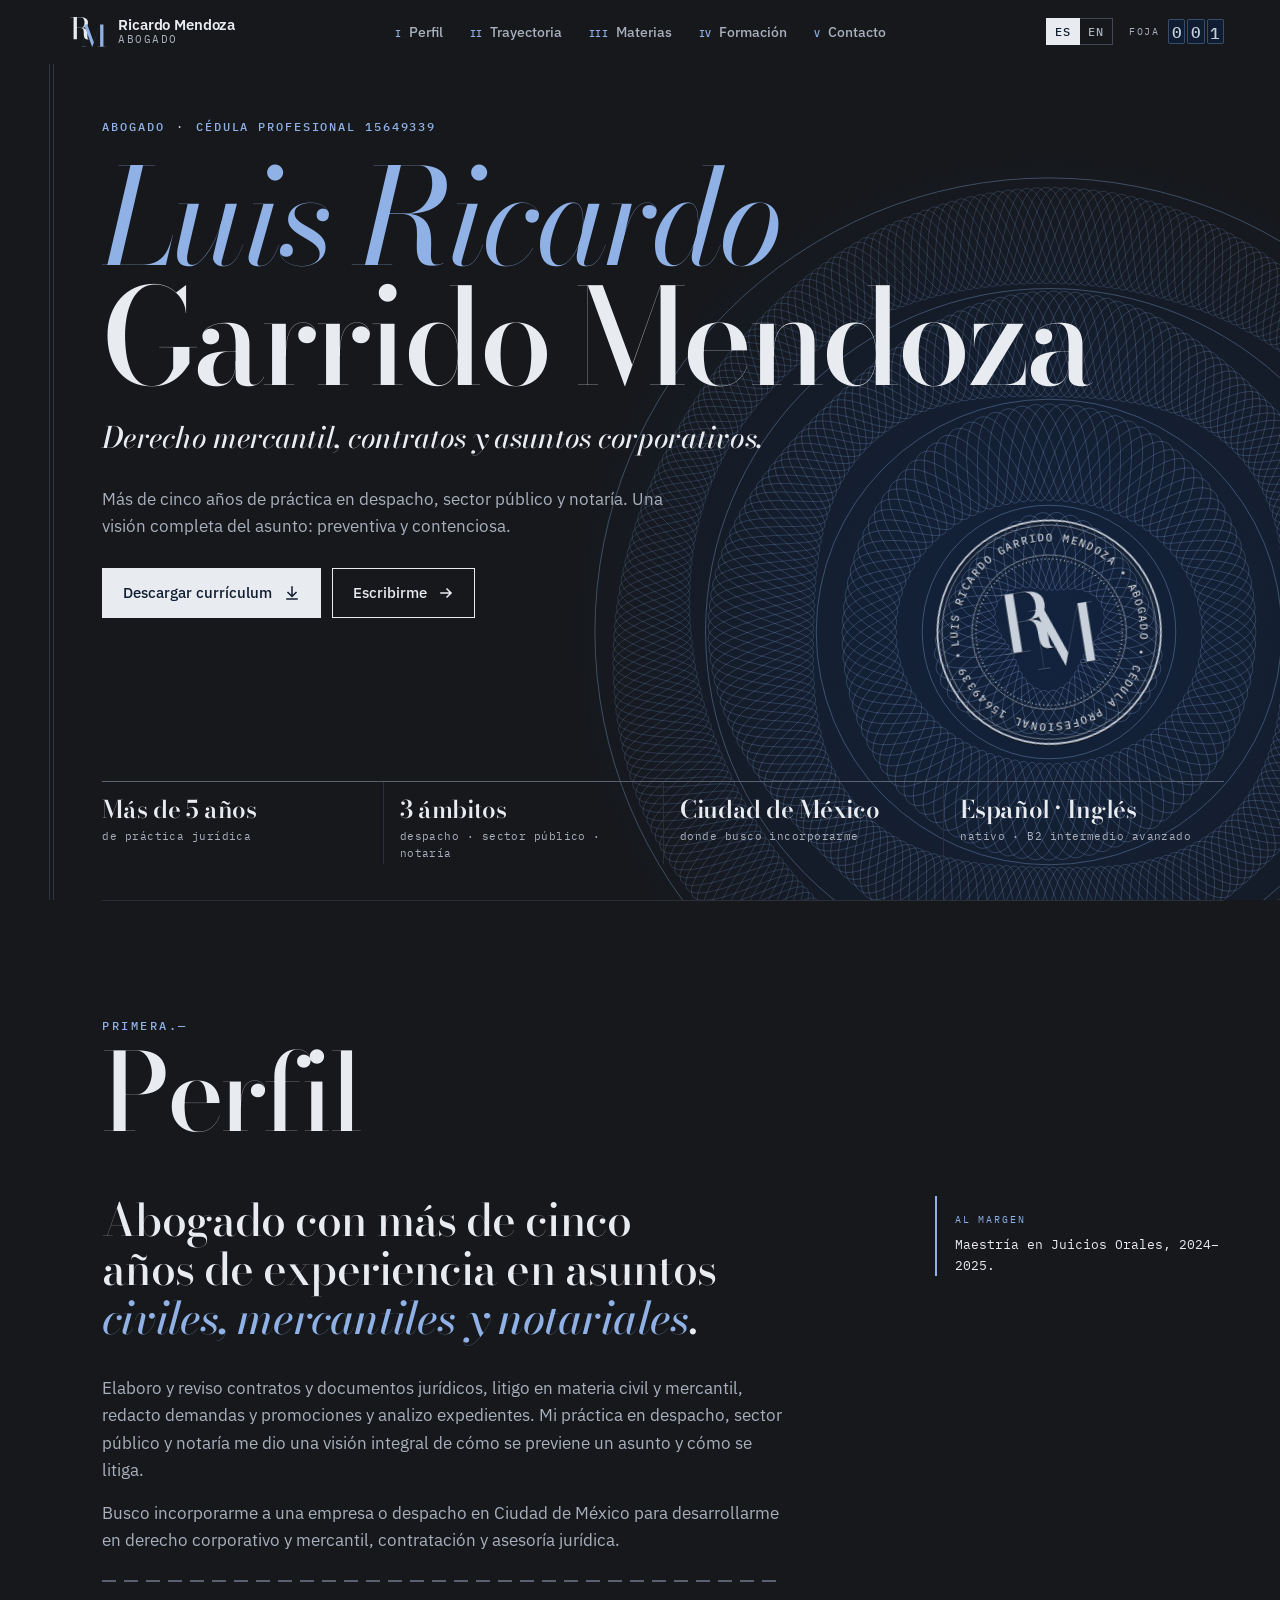
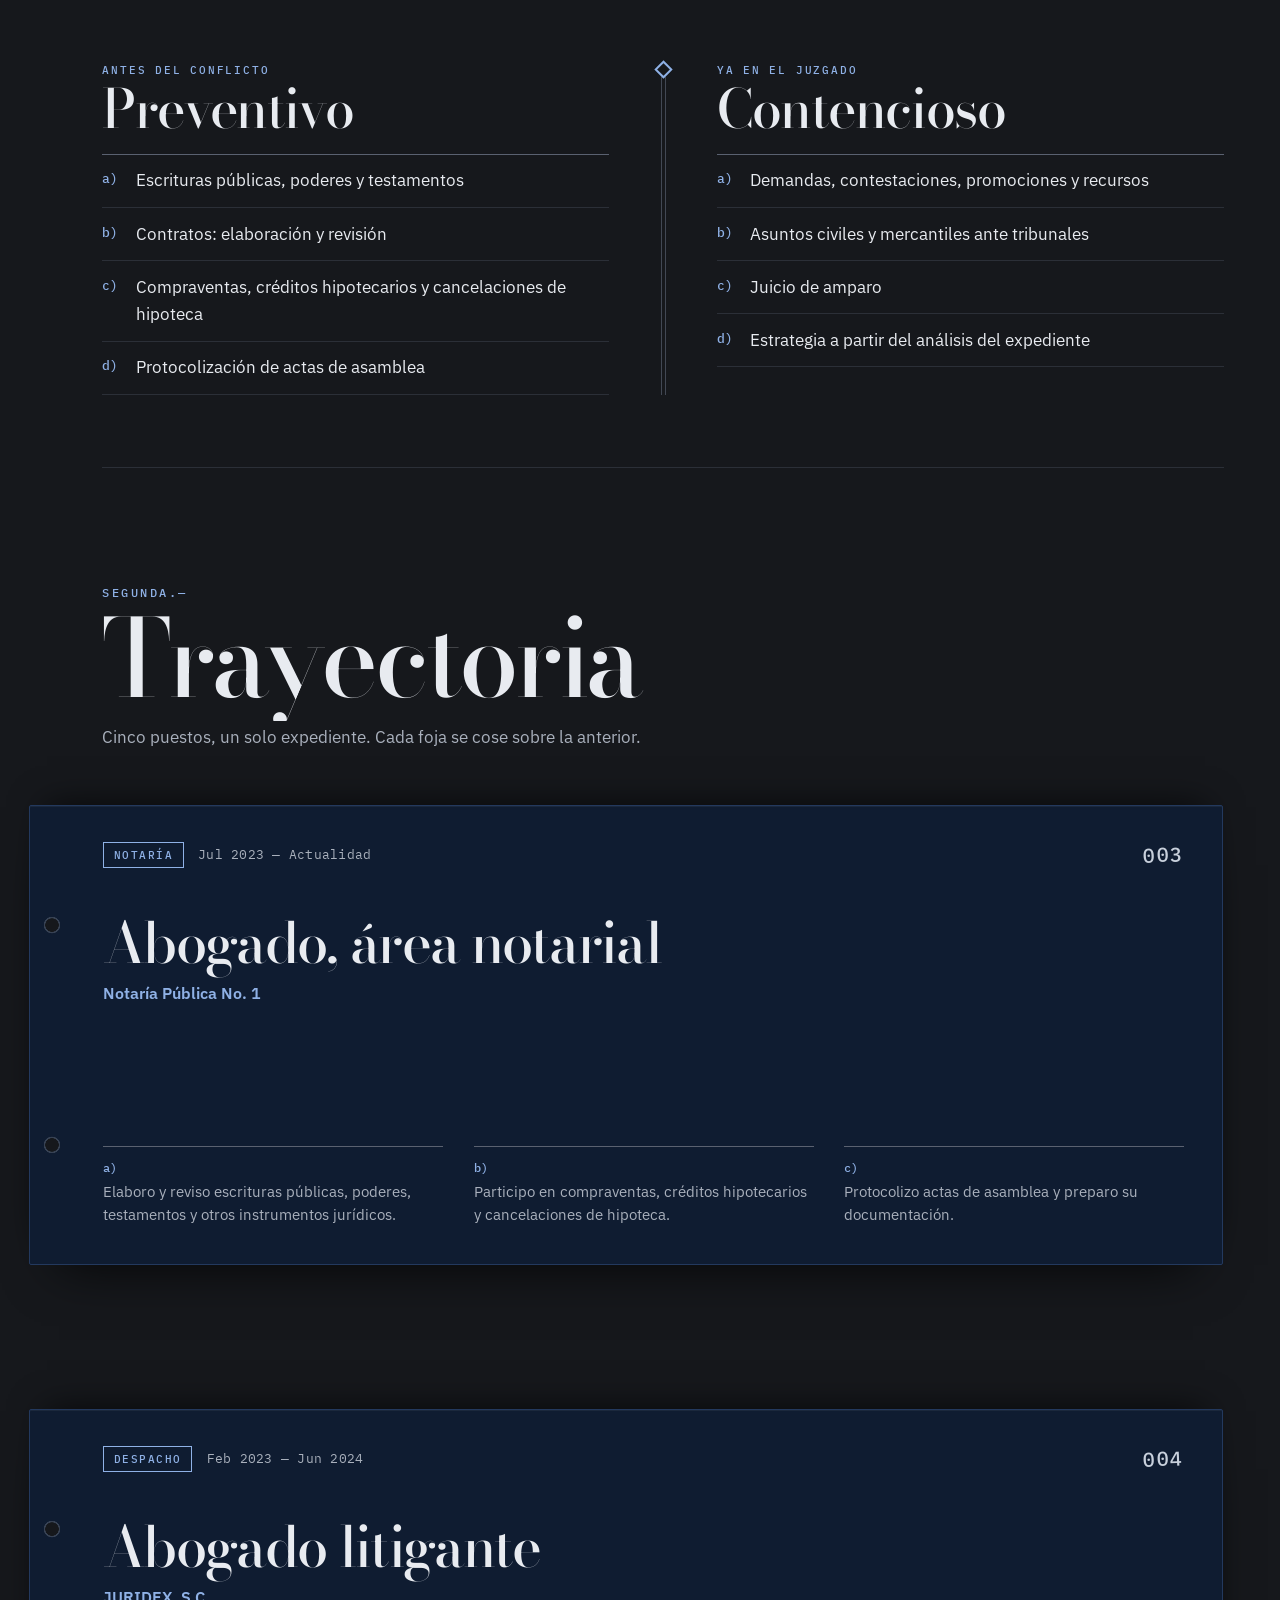
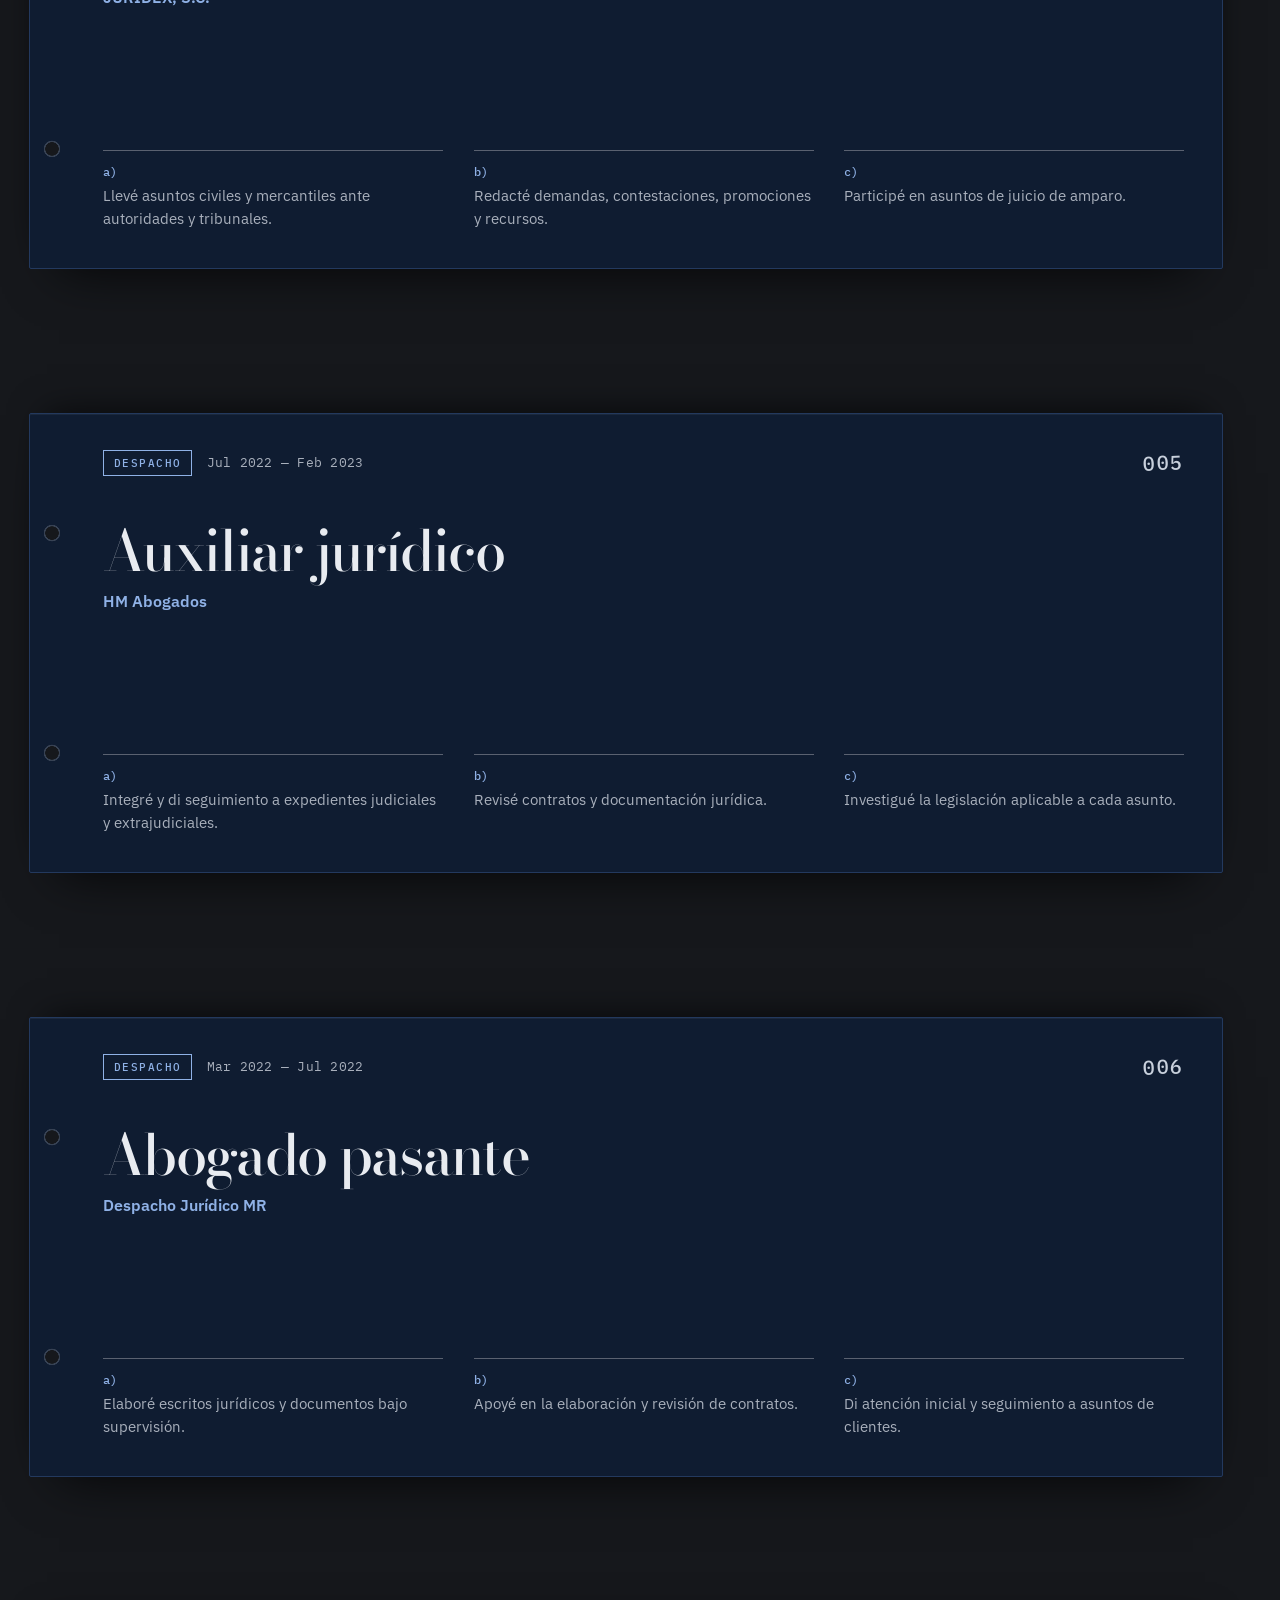
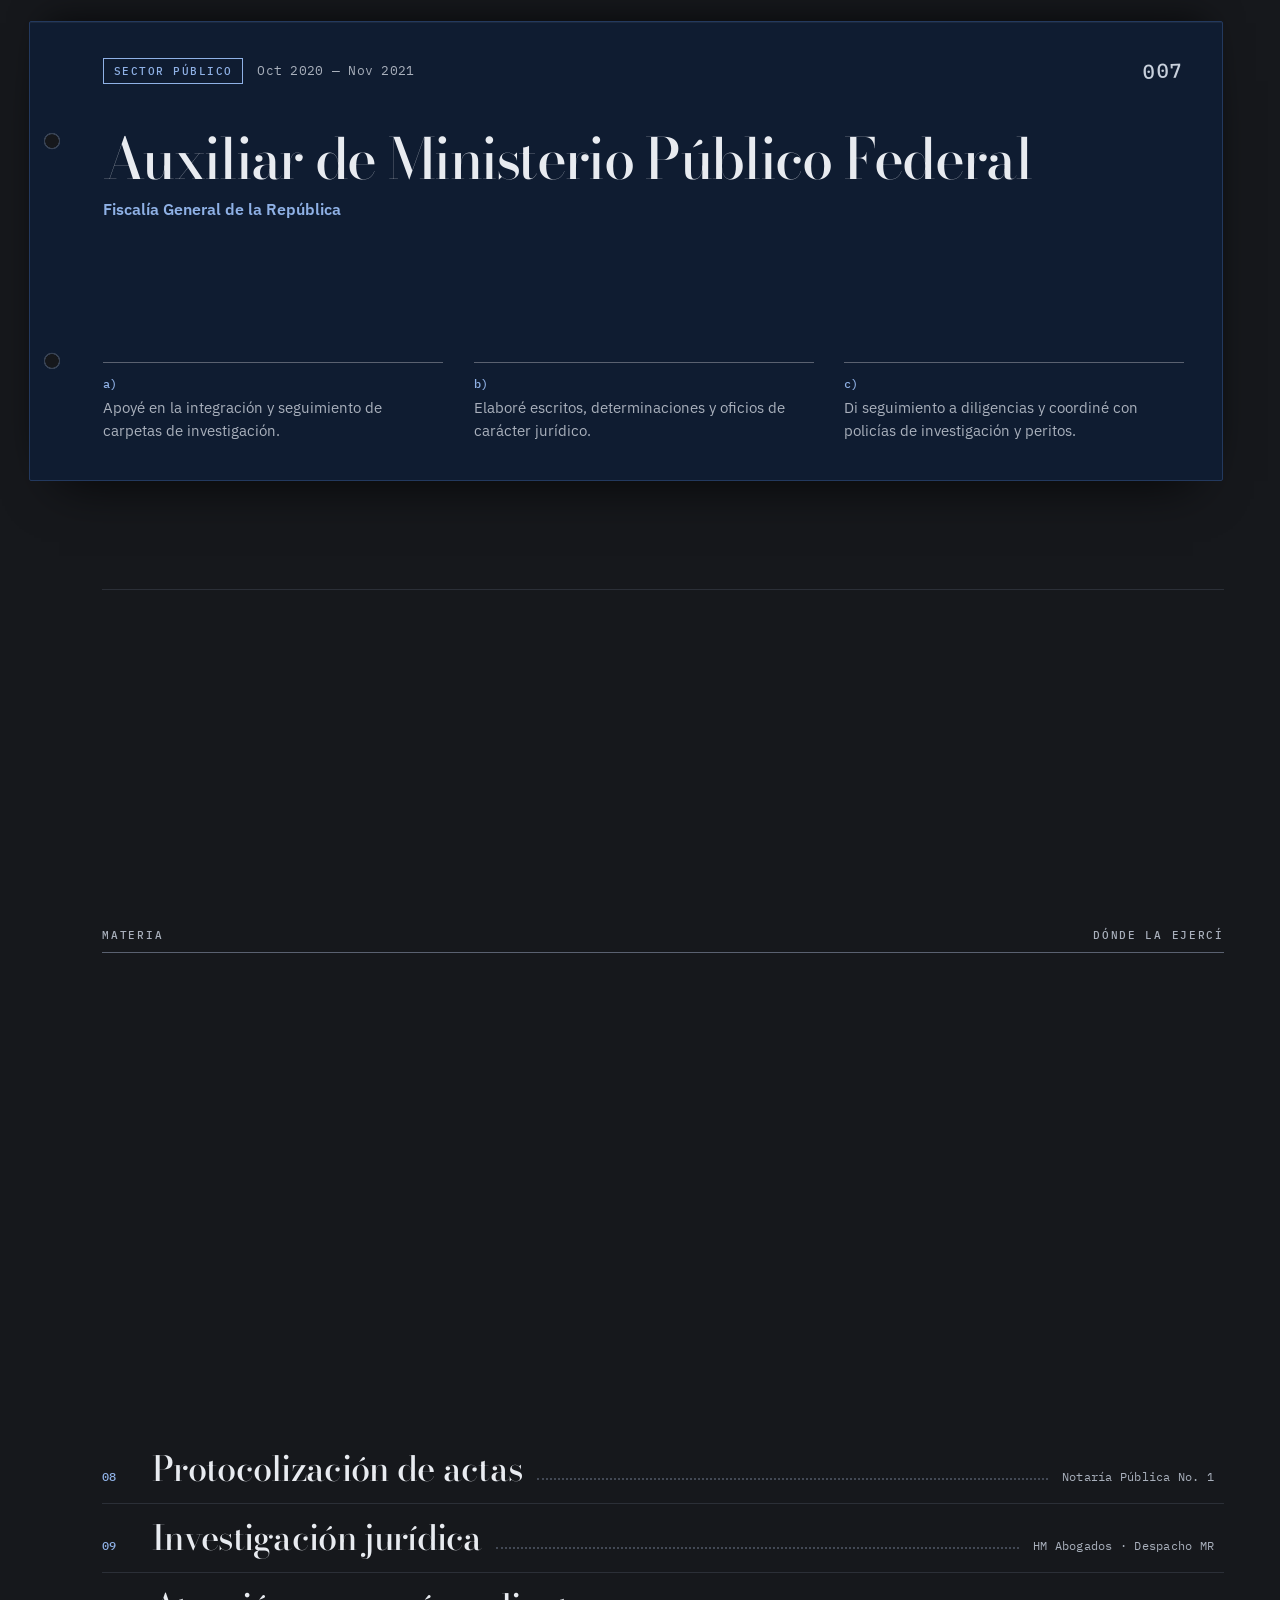
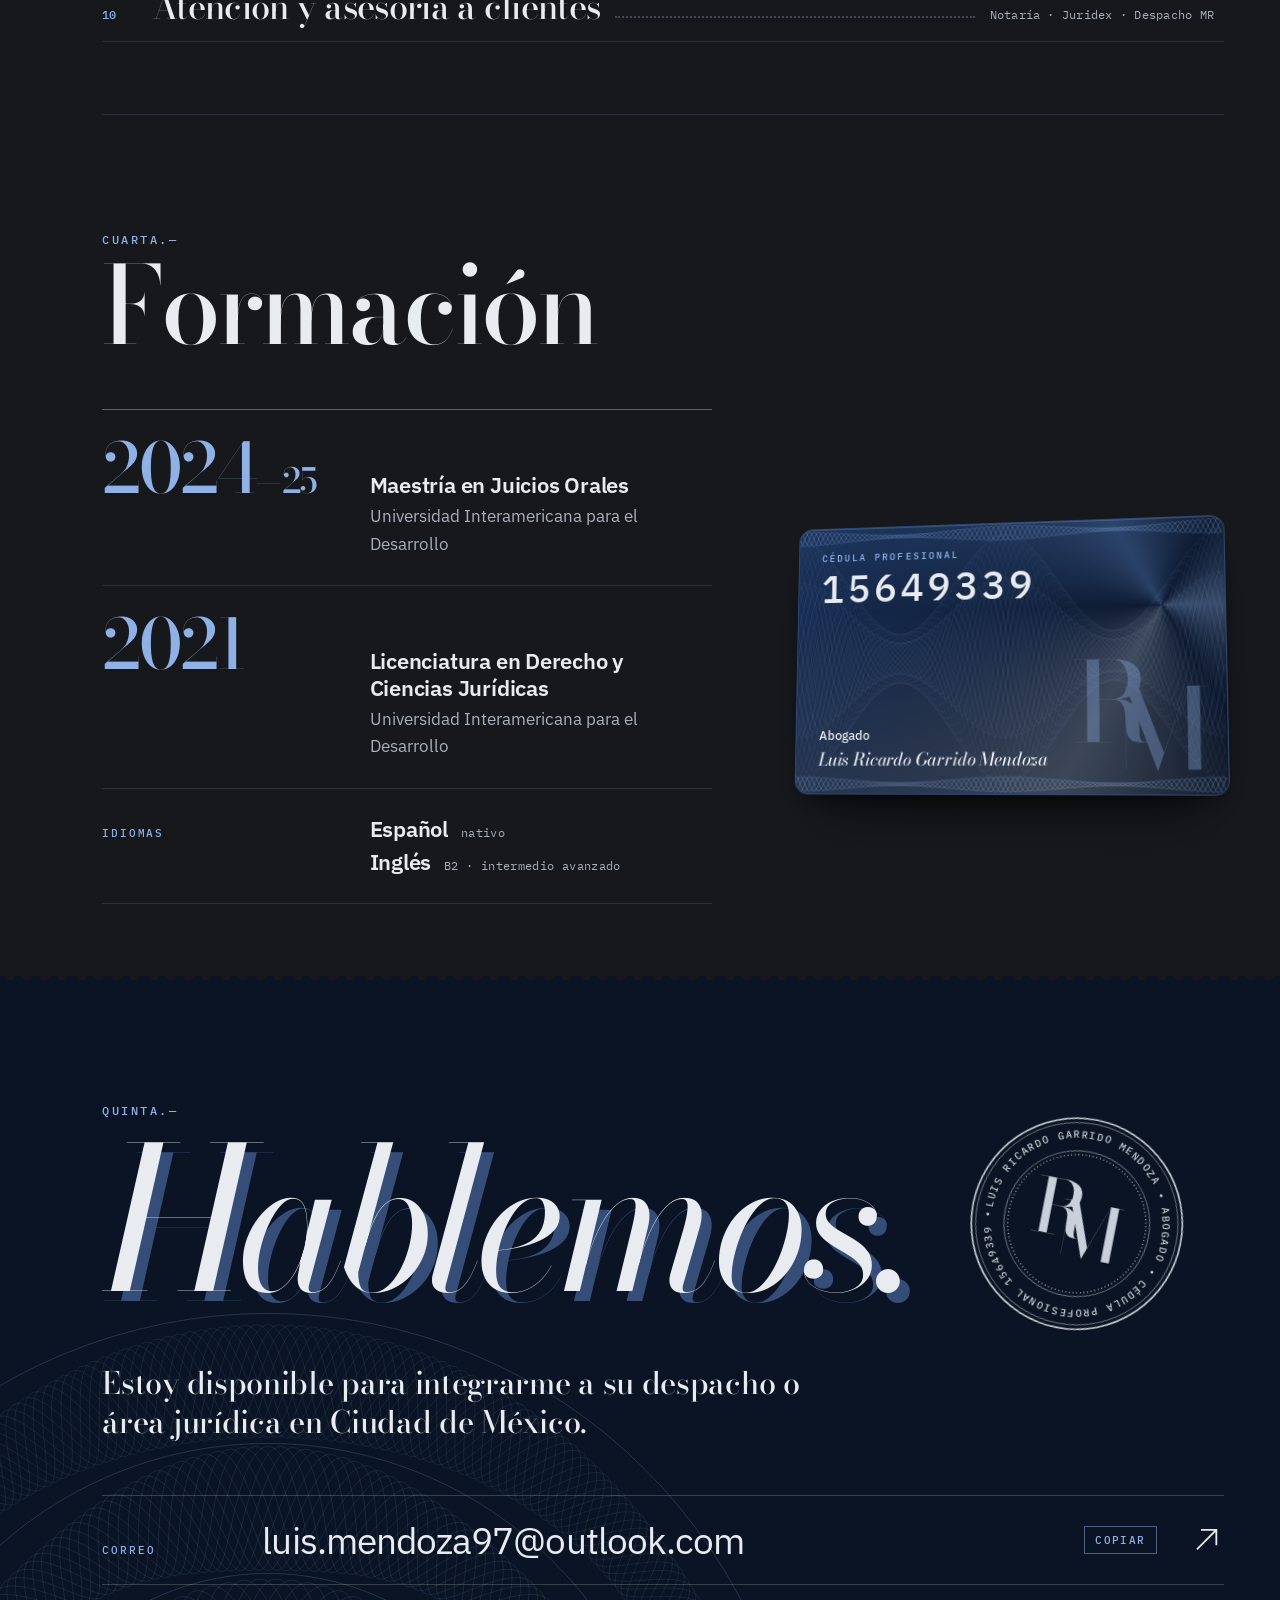
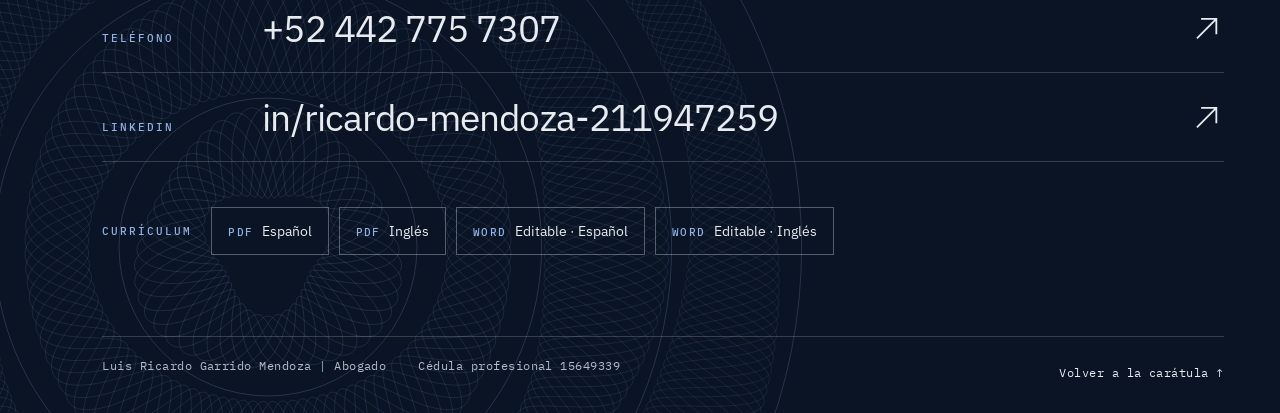
==== index.html @ b33d85a8 "Publicar el sitio Co-Authored-By: Claude Fable 5.2 <noreply@anthropic.com> Claude-Session: https://c" ====
<!doctype html>
<html lang="es">
<head>
<meta charset="utf-8">
<meta name="viewport" content="width=device-width, initial-scale=1">
<title>Luis Ricardo Garrido Mendoza · Abogado</title>
<meta name="description" content="Abogado con más de cinco años de práctica en despacho, sector público y notaría. Derecho mercantil, contratos y asuntos corporativos. Cédula profesional 15649339.">
<!-- Se queda fuera de buscadores hasta que Ricardo lo autorice: lleva su teléfono y su correo. -->
<meta name="robots" content="noindex">
<meta name="theme-color" content="#16181C">
<meta property="og:type" content="profile">
<meta property="og:title" content="Luis Ricardo Garrido Mendoza · Abogado">
<meta property="og:description" content="Derecho mercantil, contratos y asuntos corporativos. Más de cinco años de práctica en despacho, sector público y notaría.">
<meta property="og:image" content="https://bigtigermx.github.io/Ricardo/tarjeta-social.jpg">
<meta name="twitter:card" content="summary_large_image">
<link rel="icon" href="favicon.svg" type="image/svg+xml">
<link rel="preload" href="fuentes/bodoni-moda.woff2" as="font" type="font/woff2" crossorigin>
<link rel="preload" href="fuentes/plex-sans.woff2" as="font" type="font/woff2" crossorigin>
<link rel="stylesheet" href="estilo.css">
<script>document.documentElement.classList.add('js')</script>
</head>
<body>

<!-- Piezas del sello, definidas una vez y usadas en la carátula, el menú y el cierre -->
<svg class="defs" width="0" height="0" aria-hidden="true" focusable="false">
  <defs>
    <path id="circ" d="M200,200 m-158,0 a158,158 0 1,1 316,0 a158,158 0 1,1 -316,0"/>
    <symbol id="s-mono" viewBox="-60 -330 2570 2180">
      <path d="M396.0 768V772H693.2Q789.3 772 855.6 814.8Q921.8 857.6 956.1 937.9Q990.4 1018.1 990.4 1130Q990.4 1241.8 956.1 1324.0Q921.8 1406.2 855.3 1451.1Q788.9 1496 693.2 1496H36.0V1500H707.3Q862.5 1500 978.8 1461.5Q1095.1 1423 1159.6 1341.5Q1224.0 1260 1224.0 1130Q1224.0 1000 1163.6 920.3Q1103.1 840.7 987.7 804.3Q872.4 768 707.2 768ZM36.0 0V4H688.4V0ZM249.6 2V1498H474.0V2ZM1197.2 -11.4Q1106.0 -11.4 1054.8 21.4Q1003.6 54.1 980.0 109.8Q956.5 165.6 950.3 234.9Q944.1 304.2 943.1 378.2Q942.2 452.2 935.6 521.5Q929.1 590.8 905.6 646.6Q882.2 702.4 830.1 735.2Q778.0 768 686.0 768H396.0V772H759.6Q904.8 772 990.1 730.1Q1075.3 688.1 1117.1 619.6Q1158.9 551.1 1172.4 468.7Q1185.9 386.3 1186.3 303.9Q1186.6 221.4 1188.6 152.9Q1190.6 84.4 1209.7 42.5Q1228.8 0.6 1281.8 0.6Q1313.8 0.6 1342.4 7.8Q1371.0 15.1 1392.0 25.1L1394.0 23.1Q1370.0 10.1 1320.0 -0.6Q1269.9 -11.4 1197.2 -11.4Z" transform="translate(0 1250) scale(1 -1)" fill="var(--mono-r, currentColor)"/>
      <path d="M748.0 -20 192.0 1500H416.6L860.2 305.0L1284.0 1500H1288.0L751.7 -20ZM194.0 1500V4H349.2V0H45.2V4H190.0V1496H36.0V1500ZM1649.6 1500V1496H1509.6V4H1649.6V0H1125.2V4H1286.0V1500Z" transform="translate(760 1750) scale(1 -1)" fill="var(--mono-m, currentColor)"/>
    </symbol>
    <symbol id="s-anillo" viewBox="0 0 400 400">
      <circle cx="200" cy="200" r="194" fill="none" stroke="currentColor" stroke-width="3"/>
      <circle cx="200" cy="200" r="186" fill="none" stroke="currentColor" stroke-width="1"/>
      <circle cx="200" cy="200" r="134" fill="none" stroke="currentColor" stroke-width="1"/>
      <circle cx="200" cy="200" r="127" fill="none" stroke="currentColor" stroke-width="2.5" stroke-dasharray="1.5 5.2"/>
      <text font-family="'IBM Plex Mono', ui-monospace, monospace" font-size="19" font-weight="500" fill="currentColor">
        <textPath href="#circ" textLength="984" lengthAdjust="spacing">LUIS RICARDO GARRIDO MENDOZA • ABOGADO • CÉDULA PROFESIONAL 15649339 •</textPath>
      </text>
    </symbol>
  </defs>
</svg>

<a class="salto" href="#contenido" data-en="Skip to content">Saltar al contenido</a>

<!-- El margen del pliego: doble raya roja, hilo de la costura y su nudo -->
<div class="margen" aria-hidden="true">
  <span class="margen__raya"></span>
  <span class="margen__hilo"></span>
  <span class="margen__nudo"></span>
</div>

<header class="barra" id="barra">
  <a class="marca" href="#caratula" aria-label="Luis Ricardo Garrido Mendoza, inicio" data-en-aria-label="Luis Ricardo Garrido Mendoza, home">
    <svg class="marca__mono" viewBox="-60 -330 2570 2180" aria-hidden="true">
      <path class="tr tr--r" pathLength="1" d="M396.0 768V772H693.2Q789.3 772 855.6 814.8Q921.8 857.6 956.1 937.9Q990.4 1018.1 990.4 1130Q990.4 1241.8 956.1 1324.0Q921.8 1406.2 855.3 1451.1Q788.9 1496 693.2 1496H36.0V1500H707.3Q862.5 1500 978.8 1461.5Q1095.1 1423 1159.6 1341.5Q1224.0 1260 1224.0 1130Q1224.0 1000 1163.6 920.3Q1103.1 840.7 987.7 804.3Q872.4 768 707.2 768ZM36.0 0V4H688.4V0ZM249.6 2V1498H474.0V2ZM1197.2 -11.4Q1106.0 -11.4 1054.8 21.4Q1003.6 54.1 980.0 109.8Q956.5 165.6 950.3 234.9Q944.1 304.2 943.1 378.2Q942.2 452.2 935.6 521.5Q929.1 590.8 905.6 646.6Q882.2 702.4 830.1 735.2Q778.0 768 686.0 768H396.0V772H759.6Q904.8 772 990.1 730.1Q1075.3 688.1 1117.1 619.6Q1158.9 551.1 1172.4 468.7Q1185.9 386.3 1186.3 303.9Q1186.6 221.4 1188.6 152.9Q1190.6 84.4 1209.7 42.5Q1228.8 0.6 1281.8 0.6Q1313.8 0.6 1342.4 7.8Q1371.0 15.1 1392.0 25.1L1394.0 23.1Q1370.0 10.1 1320.0 -0.6Q1269.9 -11.4 1197.2 -11.4Z" transform="translate(0 1250) scale(1 -1)"/>
      <path class="tr tr--m" pathLength="1" d="M748.0 -20 192.0 1500H416.6L860.2 305.0L1284.0 1500H1288.0L751.7 -20ZM194.0 1500V4H349.2V0H45.2V4H190.0V1496H36.0V1500ZM1649.6 1500V1496H1509.6V4H1649.6V0H1125.2V4H1286.0V1500Z" transform="translate(760 1750) scale(1 -1)"/>
    </svg>
    <span class="marca__txt">Ricardo Mendoza<small data-en="Attorney">Abogado</small></span>
  </a>
  <nav class="indice" aria-label="Secciones" data-en-aria-label="Sections">
    <a href="#perfil"><i>I</i><span data-en="Profile">Perfil</span></a>
    <a href="#trayectoria"><i>II</i><span data-en="Experience">Trayectoria</span></a>
    <a href="#materias"><i>III</i><span data-en="Practice">Materias</span></a>
    <a href="#formacion"><i>IV</i><span data-en="Education">Formación</span></a>
    <a href="#contacto"><i>V</i><span data-en="Contact">Contacto</span></a>
  </nav>
  <div class="barra__fin">
    <button class="idioma" type="button" aria-label="Cambiar a inglés" data-en-aria-label="Switch to Spanish">
      <span class="idioma__op" data-l="es">ES</span><span class="idioma__op" data-l="en">EN</span>
    </button>
    <div class="foliador" aria-hidden="true"><span class="foliador__r" data-en="Folio">Foja</span><span class="foliador__n" id="foliador">001</span></div>
  </div>
</header>

<main id="contenido">

<!-- ═════════════ CARÁTULA ═════════════ -->
<section class="caratula" id="caratula" data-foja="1">
  <canvas class="roseta" id="roseta" aria-hidden="true"></canvas>

  <div class="caratula__texto">
    <p class="rotulo ent ent--1"><span data-en="Attorney">Abogado</span><b>·</b><span data-en="Professional licence 15649339">Cédula profesional 15649339</span></p>
    <h1 class="nombre" aria-label="Luis Ricardo Garrido Mendoza">
      <span class="ln"><span class="ln__i nombre__pila" style="--d:.05s">Luis Ricardo</span></span>
      <span class="ln"><span class="ln__i" style="--d:.16s">Garrido </span></span><span class="ln"><span class="ln__i" style="--d:.27s">Mendoza</span></span>
    </h1>
    <p class="materia ent ent--2" data-en="Commercial law, contracts &amp; corporate matters.">Derecho mercantil, contratos y asuntos corporativos.</p>
    <div class="caratula__pie">
      <p class="entrada ent ent--3" data-en="More than five years of practice across private firms, the public sector and a notary office. One view of the whole matter: preventive and contentious.">Más de cinco años de práctica en despacho, sector público y notaría. Una visión completa del asunto: preventiva y contenciosa.</p>
      <div class="acciones ent ent--4">
        <a class="boton boton--lleno" href="cv/cv-luis-ricardo-garrido-mendoza-es.pdf" data-en-href="cv/cv-luis-ricardo-garrido-mendoza-en.pdf" download><span data-en="Download résumé">Descargar currículum</span><svg viewBox="0 0 16 16" aria-hidden="true"><path d="M8 2v9M4 7.5 8 11.5 12 7.5M3 14h10"/></svg></a>
        <a class="boton" href="#contacto"><span data-en="Get in touch">Escribirme</span><svg viewBox="0 0 16 16" aria-hidden="true"><path d="M3 8h10M9 4l4 4-4 4"/></svg></a>
      </div>
    </div>
  </div>

  <div class="sello sello--caratula" aria-hidden="true">
    <svg class="sello__anillo" viewBox="0 0 400 400"><use href="#s-anillo"/></svg>
    <svg class="sello__mono" viewBox="0 0 400 400"><use href="#s-mono" x="112" y="118" width="176" height="150"/></svg>
    <span class="sello__onda"></span>
  </div>

  <ul class="datos ent ent--5">
    <li><b data-en="Over 5 years">Más de 5 años</b><span data-en="of legal practice">de práctica jurídica</span></li>
    <li><b data-en="3 settings">3 ámbitos</b><span data-en="private firm · public sector · notary office">despacho · sector público · notaría</span></li>
    <li><b data-en="Mexico City">Ciudad de México</b><span data-en="where I am looking to join a firm or company">donde busco incorporarme</span></li>
    <li><b data-en="Spanish · English">Español · Inglés</b><span data-en="native · B2 upper-intermediate">nativo · B2 intermedio avanzado</span></li>
  </ul>
</section>

<!-- ═════════════ PRIMERA · PERFIL ═════════════ -->
<section class="pliego" id="perfil" data-foja="2">
  <header class="clausula">
    <p class="clausula__n rv"><span data-en="First">Primera</span>.—</p>
    <h2 class="clausula__t"><span class="ln"><span class="ln__i rv-ln" data-en="Profile">Perfil</span></span></h2>
  </header>

  <div class="perfil">
    <p class="perfil__tesis rv" data-en="An attorney with more than five years of experience in <em>civil, commercial and notarial</em> matters.">Abogado con más de cinco años de experiencia en asuntos <em>civiles, mercantiles y notariales</em>.</p>
    <div class="perfil__cuerpo">
      <p class="rv" data-en="I draft and review contracts and legal documents, litigate civil and commercial cases, prepare claims and motions, and analyse case files. Working in private practice, the public sector and a notary office has given me a full view of how a matter is prevented and how it is argued.">Elaboro y reviso contratos y documentos jurídicos, litigo en materia civil y mercantil, redacto demandas y promociones y analizo expedientes. Mi práctica en despacho, sector público y notaría me dio una visión integral de cómo se previene un asunto y cómo se litiga.</p>
      <p class="rv" data-en="I am looking to join a company or law firm in Mexico City to grow in corporate and commercial law, contracts and legal advisory.">Busco incorporarme a una empresa o despacho en Ciudad de México para desarrollarme en derecho corporativo y mercantil, contratación y asesoría jurídica.</p>
      <span class="relleno rv-x" aria-hidden="true"></span>
    </div>
    <aside class="nota rv" aria-label="Nota al margen" data-en-aria-label="Margin note">
      <p class="nota__r" data-en="In the margin">Al margen</p>
      <p data-en="Master’s degree in Oral Trials, 2024–2025.">Maestría en Juicios Orales, 2024–2025.</p>
    </aside>
  </div>

  <div class="frentes">
    <article class="frente rv">
      <p class="frente__r"><span data-en="Before the dispute">Antes del conflicto</span></p>
      <h3 data-en="Preventive">Preventivo</h3>
      <ul>
        <li data-en="Public deeds, powers of attorney and wills">Escrituras públicas, poderes y testamentos</li>
        <li data-en="Contracts: drafting and review">Contratos: elaboración y revisión</li>
        <li data-en="Sales, mortgage loans and mortgage releases">Compraventas, créditos hipotecarios y cancelaciones de hipoteca</li>
        <li data-en="Notarisation of shareholders’ meeting minutes">Protocolización de actas de asamblea</li>
      </ul>
    </article>
    <div class="frentes__eje" aria-hidden="true"><span></span></div>
    <article class="frente rv">
      <p class="frente__r"><span data-en="Once in court">Ya en el juzgado</span></p>
      <h3 data-en="Contentious">Contencioso</h3>
      <ul>
        <li data-en="Claims, answers, motions and appeals">Demandas, contestaciones, promociones y recursos</li>
        <li data-en="Civil and commercial cases before the courts">Asuntos civiles y mercantiles ante tribunales</li>
        <li data-en="Amparo proceedings">Juicio de amparo</li>
        <li data-en="Strategy built from the analysis of the case file">Estrategia a partir del análisis del expediente</li>
      </ul>
    </article>
  </div>
</section>

<!-- ═════════════ SEGUNDA · TRAYECTORIA ═════════════ -->
<section class="pliego pliego--legajo" id="trayectoria">
  <header class="clausula">
    <p class="clausula__n rv"><span data-en="Second">Segunda</span>.—</p>
    <h2 class="clausula__t"><span class="ln"><span class="ln__i rv-ln" data-en="Experience">Trayectoria</span></span></h2>
    <p class="clausula__s rv" data-en="Five positions, one case file. Each sheet is stitched on top of the last.">Cinco puestos, un solo expediente. Cada foja se cose sobre la anterior.</p>
  </header>

  <div class="legajo" id="legajo">
    <article class="foja" data-foja="3" style="--i:0">
      <header class="foja__cab">
        <p class="foja__amb" data-en="Notary office">Notaría</p>
        <p class="foja__fechas" data-en="Jul 2023 — Present">Jul 2023 — Actualidad</p>
        <p class="foja__folio" aria-hidden="true">003</p>
      </header>
      <h3 class="foja__puesto" data-en="Attorney, notarial practice">Abogado, área notarial</h3>
      <p class="foja__org">Notaría Pública No. 1</p>
      <ul class="foja__lista">
        <li data-en="Draft and review public deeds, powers of attorney, wills and other legal instruments.">Elaboro y reviso escrituras públicas, poderes, testamentos y otros instrumentos jurídicos.</li>
        <li data-en="Take part in sales, mortgage loans and mortgage releases.">Participo en compraventas, créditos hipotecarios y cancelaciones de hipoteca.</li>
        <li data-en="Notarise shareholders’ meeting minutes and prepare the supporting documents.">Protocolizo actas de asamblea y preparo su documentación.</li>
      </ul>
    </article>

    <article class="foja" data-foja="4" style="--i:1">
      <header class="foja__cab">
        <p class="foja__amb" data-en="Law firm">Despacho</p>
        <p class="foja__fechas" data-en="Feb 2023 — Jun 2024">Feb 2023 — Jun 2024</p>
        <p class="foja__folio" aria-hidden="true">004</p>
      </header>
      <h3 class="foja__puesto" data-en="Litigation attorney">Abogado litigante</h3>
      <p class="foja__org">JURIDEX, S.C.</p>
      <ul class="foja__lista">
        <li data-en="Handled civil and commercial matters before authorities and courts.">Llevé asuntos civiles y mercantiles ante autoridades y tribunales.</li>
        <li data-en="Drafted claims, answers, motions and appeals.">Redacté demandas, contestaciones, promociones y recursos.</li>
        <li data-en="Took part in amparo proceedings.">Participé en asuntos de juicio de amparo.</li>
      </ul>
    </article>

    <article class="foja" data-foja="5" style="--i:2">
      <header class="foja__cab">
        <p class="foja__amb" data-en="Law firm">Despacho</p>
        <p class="foja__fechas" data-en="Jul 2022 — Feb 2023">Jul 2022 — Feb 2023</p>
        <p class="foja__folio" aria-hidden="true">005</p>
      </header>
      <h3 class="foja__puesto" data-en="Legal assistant">Auxiliar jurídico</h3>
      <p class="foja__org">HM Abogados</p>
      <ul class="foja__lista">
        <li data-en="Assembled and followed up judicial and out-of-court case files.">Integré y di seguimiento a expedientes judiciales y extrajudiciales.</li>
        <li data-en="Reviewed contracts and legal documents.">Revisé contratos y documentación jurídica.</li>
        <li data-en="Researched the legislation applicable to each matter.">Investigué la legislación aplicable a cada asunto.</li>
      </ul>
    </article>

    <article class="foja" data-foja="6" style="--i:3">
      <header class="foja__cab">
        <p class="foja__amb" data-en="Law firm">Despacho</p>
        <p class="foja__fechas" data-en="Mar 2022 — Jul 2022">Mar 2022 — Jul 2022</p>
        <p class="foja__folio" aria-hidden="true">006</p>
      </header>
      <h3 class="foja__puesto" data-en="Trainee attorney">Abogado pasante</h3>
      <p class="foja__org">Despacho Jurídico MR</p>
      <ul class="foja__lista">
        <li data-en="Drafted legal briefs and documents under supervision.">Elaboré escritos jurídicos y documentos bajo supervisión.</li>
        <li data-en="Supported the drafting and review of contracts.">Apoyé en la elaboración y revisión de contratos.</li>
        <li data-en="First contact with clients and follow-up of their matters.">Di atención inicial y seguimiento a asuntos de clientes.</li>
      </ul>
    </article>

    <article class="foja" data-foja="7" style="--i:4">
      <header class="foja__cab">
        <p class="foja__amb" data-en="Public sector">Sector público</p>
        <p class="foja__fechas" data-en="Oct 2020 — Nov 2021">Oct 2020 — Nov 2021</p>
        <p class="foja__folio" aria-hidden="true">007</p>
      </header>
      <h3 class="foja__puesto" data-en="Assistant to the Federal Public Prosecutor">Auxiliar de Ministerio Público Federal</h3>
      <p class="foja__org" data-en="Fiscalía General de la República (Office of the Attorney General of Mexico)">Fiscalía General de la República</p>
      <ul class="foja__lista">
        <li data-en="Supported the assembly and follow-up of investigation files.">Apoyé en la integración y seguimiento de carpetas de investigación.</li>
        <li data-en="Drafted legal briefs, determinations and official letters.">Elaboré escritos, determinaciones y oficios de carácter jurídico.</li>
        <li data-en="Followed up proceedings and coordinated with investigative police and expert witnesses.">Di seguimiento a diligencias y coordiné con policías de investigación y peritos.</li>
      </ul>
    </article>
  </div>
</section>

<!-- ═════════════ TERCERA · MATERIAS ═════════════ -->
<section class="pliego" id="materias" data-foja="8">
  <header class="clausula">
    <p class="clausula__n rv"><span data-en="Third">Tercera</span>.—</p>
    <h2 class="clausula__t"><span class="ln"><span class="ln__i rv-ln" data-en="Practice areas">Materias</span></span></h2>
    <p class="clausula__s rv" data-en="What I do, and where I have done it.">Lo que hago, y dónde lo he hecho.</p>
  </header>

  <div class="tabla">
    <p class="tabla__cab" aria-hidden="true"><span data-en="Area">Materia</span><span data-en="Where I practised it">Dónde la ejercí</span></p>
    <ol class="materias">
      <li class="mat"><span class="mat__n">01</span><span class="mat__t" data-en="Commercial law">Derecho mercantil</span><span class="mat__p" aria-hidden="true"></span><span class="mat__r">Juridex, S.C.</span></li>
      <li class="mat"><span class="mat__n">02</span><span class="mat__t" data-en="Contracts and legal documents">Contratos y documentación jurídica</span><span class="mat__p" aria-hidden="true"></span><span class="mat__r">HM Abogados · Despacho MR</span></li>
      <li class="mat"><span class="mat__n">03</span><span class="mat__t" data-en="Civil and commercial litigation">Litigio civil y mercantil</span><span class="mat__p" aria-hidden="true"></span><span class="mat__r">Juridex, S.C.</span></li>
      <li class="mat"><span class="mat__n">04</span><span class="mat__t" data-en="Amparo proceedings">Juicio de amparo</span><span class="mat__p" aria-hidden="true"></span><span class="mat__r">Juridex, S.C.</span></li>
      <li class="mat"><span class="mat__n">05</span><span class="mat__t" data-en="Drafting of legal briefs">Elaboración de escritos jurídicos</span><span class="mat__p" aria-hidden="true"></span><span class="mat__r">Juridex · Despacho MR · FGR</span></li>
      <li class="mat"><span class="mat__n">06</span><span class="mat__t" data-en="Document review and analysis">Revisión y análisis documental</span><span class="mat__p" aria-hidden="true"></span><span class="mat__r" data-en="Notary office · Juridex · HM Abogados">Notaría · Juridex · HM Abogados</span></li>
      <li class="mat"><span class="mat__n">07</span><span class="mat__t" data-en="Notarial acts and instruments">Actos e instrumentos notariales</span><span class="mat__p" aria-hidden="true"></span><span class="mat__r">Notaría Pública No. 1</span></li>
      <li class="mat"><span class="mat__n">08</span><span class="mat__t" data-en="Notarisation of meeting minutes">Protocolización de actas</span><span class="mat__p" aria-hidden="true"></span><span class="mat__r">Notaría Pública No. 1</span></li>
      <li class="mat"><span class="mat__n">09</span><span class="mat__t" data-en="Legal research">Investigación jurídica</span><span class="mat__p" aria-hidden="true"></span><span class="mat__r">HM Abogados · Despacho MR</span></li>
      <li class="mat"><span class="mat__n">10</span><span class="mat__t" data-en="Client service and counsel">Atención y asesoría a clientes</span><span class="mat__p" aria-hidden="true"></span><span class="mat__r" data-en="Notary office · Juridex · Despacho MR">Notaría · Juridex · Despacho MR</span></li>
    </ol>
  </div>
</section>

<!-- ═════════════ CUARTA · FORMACIÓN ═════════════ -->
<section class="pliego" id="formacion" data-foja="9">
  <header class="clausula">
    <p class="clausula__n rv"><span data-en="Fourth">Cuarta</span>.—</p>
    <h2 class="clausula__t"><span class="ln"><span class="ln__i rv-ln" data-en="Education">Formación</span></span></h2>
  </header>

  <div class="formacion">
    <ol class="estudios">
      <li class="estudio rv">
        <p class="estudio__a">2024<span>—25</span></p>
        <div>
          <h3 data-en="Master’s degree in Oral Trials">Maestría en Juicios Orales</h3>
          <p>Universidad Interamericana para el Desarrollo</p>
        </div>
      </li>
      <li class="estudio rv">
        <p class="estudio__a">2021</p>
        <div>
          <h3 data-en="Bachelor’s degree in Law and Legal Sciences">Licenciatura en Derecho y Ciencias Jurídicas</h3>
          <p>Universidad Interamericana para el Desarrollo</p>
        </div>
      </li>
      <li class="estudio estudio--idiomas rv">
        <p class="estudio__a estudio__a--txt" data-en="Languages">Idiomas</p>
        <div>
          <h3><span data-en="Spanish">Español</span> <small data-en="native">nativo</small></h3>
          <h3><span data-en="English">Inglés</span> <small data-en="B2 · upper-intermediate">B2 · intermedio avanzado</small></h3>
        </div>
      </li>
    </ol>

    <!-- La cédula: una tarjeta de papel seguridad con kinegrama que sigue al cursor -->
    <div class="cedula-marco rv">
      <div class="cedula" id="cedula">
        <canvas class="cedula__fondo" id="cenefa" aria-hidden="true"></canvas>
        <span class="cedula__kine" aria-hidden="true"></span>
        <p class="cedula__r" data-en="Professional licence">Cédula profesional</p>
        <p class="cedula__n">15649339</p>
        <p class="cedula__t" data-en="Attorney">Abogado</p>
        <p class="cedula__p">Luis Ricardo Garrido Mendoza</p>
        <svg class="cedula__mono" viewBox="0 0 400 400" aria-hidden="true"><use href="#s-mono" x="60" y="80" width="280" height="240"/></svg>
      </div>
    </div>
  </div>
</section>

<!-- ═════════════ QUINTA · CONTACTO (la copia al carbón) ═════════════ -->
<section class="carbon" id="contacto" data-foja="10">
  <canvas class="carbon__roseta" id="roseta2" aria-hidden="true"></canvas>
  <div class="carbon__dentro">
    <header class="clausula clausula--clara">
      <p class="clausula__n rv"><span data-en="Fifth">Quinta</span>.—</p>
      <h2 class="clausula__t clausula__t--xl"><span class="ln"><span class="ln__i rv-ln" data-en="Let’s talk.">Hablemos.</span></span></h2>
    </header>

    <p class="carbon__lead rv" data-en="I am available to join your law firm or legal department in Mexico City.">Estoy disponible para integrarme a su despacho o área jurídica en Ciudad de México.</p>

    <ul class="vias">
      <li class="rv"><a class="via" href="mailto:luis.mendoza97@outlook.com"><span class="via__r" data-en="Email">Correo</span><span class="via__v">luis.mendoza97@outlook.com</span><svg viewBox="0 0 24 24" aria-hidden="true"><path d="M5 19 19 5M8 5h11v11"/></svg></a>
        <button class="copiar" type="button" data-copiar="luis.mendoza97@outlook.com" data-ok="Copiado" data-en-data-ok="Copied"><span data-en="Copy">Copiar</span></button></li>
      <li class="rv"><a class="via" href="tel:+524427757307"><span class="via__r" data-en="Phone">Teléfono</span><span class="via__v">+52 442 775 7307</span><svg viewBox="0 0 24 24" aria-hidden="true"><path d="M5 19 19 5M8 5h11v11"/></svg></a></li>
      <li class="rv"><a class="via" href="https://www.linkedin.com/in/ricardo-mendoza-211947259/" target="_blank" rel="noopener"><span class="via__r">LinkedIn</span><span class="via__v">in/ricardo-mendoza-211947259</span><svg viewBox="0 0 24 24" aria-hidden="true"><path d="M5 19 19 5M8 5h11v11"/></svg></a></li>
    </ul>

    <div class="descargas rv">
      <p class="descargas__r" data-en="Résumé">Currículum</p>
      <a class="ficha" href="cv/cv-luis-ricardo-garrido-mendoza-es.pdf" download><b>PDF</b><span data-en="Spanish">Español</span></a>
      <a class="ficha" href="cv/cv-luis-ricardo-garrido-mendoza-en.pdf" download><b>PDF</b><span data-en="English">Inglés</span></a>
      <a class="ficha" href="cv/cv-luis-ricardo-garrido-mendoza-es.docx" download><b>Word</b><span data-en="Editable · Spanish">Editable · Español</span></a>
      <a class="ficha" href="cv/cv-luis-ricardo-garrido-mendoza-en.docx" download><b>Word</b><span data-en="Editable · English">Editable · Inglés</span></a>
    </div>

    <div class="sello sello--cierre" aria-hidden="true">
      <svg class="sello__anillo" viewBox="0 0 400 400"><use href="#s-anillo"/></svg>
      <svg class="sello__mono" viewBox="0 0 400 400"><use href="#s-mono" x="112" y="118" width="176" height="150"/></svg>
      <span class="sello__onda"></span>
    </div>
  </div>

  <footer class="pie">
    <p>Luis Ricardo Garrido Mendoza <b>|</b> <span data-en="Attorney">Abogado</span></p>
    <p><span data-en="Professional licence">Cédula profesional</span> 15649339</p>
    <a href="#caratula" data-en="Back to the cover ↑">Volver a la carátula ↑</a>
  </footer>
</section>

</main>
<script src="motor.js" defer></script>
</body>
</html>
---- estilo.css ----
/* ══════════════════════════════════════════════════════════════════════
   Luis Ricardo Garrido Mendoza · Abogado
   «El instrumento»: el sitio se lee como un pliego notarial.
   Grafito de fondo, marino en las fojas y en el cierre, plata en el sello.
   Paleta pedida por el cliente: gris oscuro y azul oscuro, con plata de acento.
   Un solo tema a propósito.
   ══════════════════════════════════════════════════════════════════════ */

@font-face { font-family: "Bodoni Moda"; src: url("fuentes/bodoni-moda.woff2") format("woff2"); font-weight: 400 900; font-style: normal; font-display: swap; }
@font-face { font-family: "Bodoni Moda"; src: url("fuentes/bodoni-moda-cursiva.woff2") format("woff2"); font-weight: 400 900; font-style: italic; font-display: swap; }
@font-face { font-family: "IBM Plex Sans"; src: url("fuentes/plex-sans.woff2") format("woff2"); font-weight: 100 700; font-style: normal; font-display: swap; }
@font-face { font-family: "IBM Plex Mono"; src: url("fuentes/plex-mono-regular.woff2") format("woff2"); font-weight: 400; font-style: normal; font-display: swap; }
@font-face { font-family: "IBM Plex Mono"; src: url("fuentes/plex-mono-medium.woff2") format("woff2"); font-weight: 500; font-style: normal; font-display: swap; }

:root {
  --papel: #16181C;        /* gris oscuro: grafito, el fondo */
  --hoja: #0F1C31;         /* azul oscuro: las fojas y tarjetas */
  --azul: #14284A;         /* marino medio: rellenos al pasar el cursor */
  --tinta: #E8EBF0;        /* texto: blanco frío */
  --tinta-2: #A9B0BC;      /* texto secundario */
  --sello: #8FB1E6;        /* acento: azul acero, rótulos y líneas */
  --sello-claro: #8FB1E6;
  --folio: #C8D0DC;        /* plata: folios y sello */
  --linea: #5A6170;        /* filete fuerte */
  --regla: #2B2F37;        /* filetes */
  --regla-2: #424854;
  --borde-hoja: #23395E;
  --carbon: #0A1424;       /* marino profundo: el cierre */
  --carbon-2: #101F38;

  --serif: "Bodoni Moda", "Bodoni 72", Didot, "Times New Roman", serif;
  --sans: "IBM Plex Sans", "Helvetica Neue", Arial, sans-serif;
  --mono: "IBM Plex Mono", ui-monospace, "SFMono-Regular", Menlo, monospace;

  --raya: clamp(18px, 4vw, 58px);                       /* dónde cae la doble raya del margen */
  --izq: calc(var(--raya) + clamp(22px, 4vw, 64px));    /* dónde empieza el texto */
  --der: clamp(20px, 4.4vw, 72px);
  --barra: 64px;
  --sale: cubic-bezier(.16, .84, .24, 1);
  --golpe: cubic-bezier(.55, 0, .9, .35);
}

*, *::before, *::after { box-sizing: border-box; }
html { -webkit-text-size-adjust: 100%; scroll-behavior: smooth; scroll-padding-top: calc(var(--barra) + 12px); }
body {
  margin: 0; background: var(--papel); color: var(--tinta);
  font: 400 1.0625rem/1.6 var(--sans);
  -webkit-font-smoothing: antialiased; text-rendering: optimizeLegibility;
  overflow-x: clip;
}
h1, h2, h3, p, ul, ol { margin: 0; padding: 0; }
ul, ol { list-style: none; }
a { color: inherit; text-decoration: none; }
button { font: inherit; color: inherit; background: none; border: 0; padding: 0; cursor: pointer; }
:focus-visible { outline: 2px solid var(--sello); outline-offset: 3px; border-radius: 2px; }
::selection { background: var(--sello); color: var(--hoja); }
.defs { position: absolute; }
.salto { position: fixed; left: 12px; top: -60px; z-index: 50; background: var(--tinta); color: var(--hoja); padding: .6rem 1rem; font: 500 .8rem var(--mono); }
.salto:focus { top: 12px; }

/* ───────────── el margen: doble raya, hilo y nudo ───────────── */
.margen { position: fixed; inset: 0 auto 0 0; width: calc(var(--raya) + 12px); z-index: 2; pointer-events: none; }
.margen__raya { position: absolute; top: 0; bottom: 0; left: calc(var(--raya) - 2px); width: 5px; border-inline: 1px solid rgba(143, 177, 230, .2); }
.margen__hilo {
  position: absolute; top: 0; bottom: 0; left: calc(var(--raya) - .5px); width: 2px;
  background: repeating-linear-gradient(to bottom, var(--sello) 0 10px, transparent 10px 16px);
  clip-path: inset(0 0 calc(100% - var(--p, 0%)) 0);
}
.margen__nudo { position: absolute; top: -6px; left: calc(var(--raya) - 5.5px); width: 12px; height: 12px; border-radius: 50%; background: var(--sello); box-shadow: 0 0 0 3px var(--papel); will-change: transform; }

/* ───────────── barra superior ───────────── */
.barra {
  position: fixed; inset: 0 0 auto 0; height: var(--barra); z-index: 10;
  display: flex; align-items: center; gap: 1.5rem;
  padding: 0 var(--der) 0 calc(var(--raya) + 18px);
  background: var(--papel); border-bottom: 1px solid transparent;
  transition: border-color .3s;
}
.barra--raya { border-bottom-color: var(--regla); }
.marca { display: flex; align-items: center; gap: .7rem; min-height: 44px; }
.marca__mono { width: 38px; height: 34px; flex: none; overflow: visible; }
.marca__mono .tr { fill: var(--tinta); stroke: var(--tinta); stroke-width: 0; }
.marca__mono .tr--m { fill: var(--sello); stroke: var(--sello); }
.marca__txt { font: 600 .95rem/1.1 var(--sans); letter-spacing: -.01em; white-space: nowrap; }
.marca__txt small { display: block; font: 400 .66rem/1.3 var(--mono); letter-spacing: .14em; text-transform: uppercase; color: var(--tinta-2); }

.indice { display: flex; gap: clamp(.4rem, 1.6vw, 1.6rem); margin-inline: auto; }
.indice a { position: relative; display: flex; align-items: baseline; gap: .45rem; padding: .7rem .2rem; font: 500 .86rem var(--sans); color: var(--tinta-2); transition: color .2s; }
.indice a i { font: 500 .62rem var(--mono); font-style: normal; color: var(--sello); letter-spacing: .06em; }
.indice a::after { content: ""; position: absolute; left: 0; right: 0; bottom: .45rem; height: 1px; background: var(--sello); transform: scaleX(0); transform-origin: left; transition: transform .45s var(--sale); }
.indice a:hover, .indice a.activo { color: var(--tinta); }
.indice a:hover::after, .indice a.activo::after { transform: scaleX(1); }

.barra__fin { display: flex; align-items: center; gap: 1rem; margin-left: auto; }
.indice + .barra__fin { margin-left: 0; }
.idioma { position: relative; display: flex; min-height: 44px; align-items: center; font: 500 .72rem var(--mono); letter-spacing: .1em; }
.idioma__op { padding: .32rem .5rem; border: 1px solid var(--regla-2); color: var(--tinta-2); transition: background .25s, color .25s, border-color .25s; }
.idioma__op + .idioma__op { border-left: 0; }
html[lang="es"] .idioma__op[data-l="es"], html[lang="en"] .idioma__op[data-l="en"] { background: var(--tinta); border-color: var(--tinta); color: var(--hoja); }

/* el foliador: ruedas de dígitos que giran como numeradora mecánica */
.foliador { display: flex; align-items: center; gap: .55rem; font-family: var(--mono); }
.foliador__r { font-size: .62rem; letter-spacing: .16em; text-transform: uppercase; color: var(--tinta-2); }
.foliador__n { display: flex; gap: 2px; font-weight: 500; font-size: 1.02rem; line-height: 1; color: var(--folio); }
.rueda { display: block; height: 1.5em; width: 1.05em; overflow: hidden; border: 1px solid rgba(143, 177, 230, .32); border-radius: 2px; background: var(--hoja); }
.rueda__tira { display: flex; flex-direction: column; transform: translateY(calc(var(--n, 0) * -1.5em)); transition: transform .7s cubic-bezier(.3, 1.45, .45, 1); }
.rueda__tira i { height: 1.5em; display: grid; place-items: center; font-style: normal; }

/* ───────────── máscaras de línea (nunca se anima opacidad sobre texto) ───────────── */
.ln { display: block; overflow: hidden; padding-block: .06em .12em; margin-block: -.06em -.12em; }
.ln__i { display: inline-block; }

/* ───────────── CARÁTULA ───────────── */
.caratula {
  position: relative; min-height: 100svh; overflow: clip;
  padding: calc(var(--barra) + clamp(1.4rem, 6vh, 4.5rem)) var(--der) clamp(1.6rem, 4vh, 3rem) var(--izq);
  display: flex; flex-direction: column; justify-content: space-between; gap: clamp(1.5rem, 4vh, 3rem);
}
.caratula { background: radial-gradient(circle 52vmax at var(--cx, 80%) var(--cy, 64%), #12233F 0%, rgba(18, 35, 63, .5) 42%, rgba(18, 35, 63, 0) 72%); --ros: min(104vh, 74vw); --sello-w: clamp(150px, 18vw, 270px); --sello-b: clamp(118px, 17vh, 176px); }
.roseta { position: absolute; z-index: 0; left: calc(var(--cx, 80%) - var(--ros) / 2); top: calc(var(--cy, 64%) - var(--ros) / 2); width: var(--ros); aspect-ratio: 1; transform: rotate(var(--giro, 0deg)); pointer-events: none; }
.caratula__texto { position: relative; z-index: 1; }

.rotulo { display: flex; flex-wrap: wrap; gap: .1rem .7rem; font: 500 .74rem/1.5 var(--mono); letter-spacing: .16em; text-transform: uppercase; color: var(--sello); margin-bottom: clamp(.8rem, 2.4vh, 1.6rem); }
.rotulo b { font-weight: 400; color: var(--folio); }

.nombre { font: 500 clamp(3.1rem, 10.4vw, 10.4rem)/.9 var(--serif); letter-spacing: -.035em; font-optical-sizing: auto; }
.nombre .ln { display: inline-block; vertical-align: top; }
.nombre .ln:first-child { display: block; }
.nombre .ln + .ln + .ln { margin-left: .2em; }
.nombre__pila { font-style: italic; font-weight: 400; letter-spacing: -.03em; color: var(--sello); }

.materia { margin-top: clamp(.9rem, 2.6vh, 1.8rem); font: italic 500 clamp(1.25rem, 2.3vw, 2.05rem)/1.2 var(--serif); letter-spacing: -.01em; max-width: 24em; }
.caratula__pie { display: grid; gap: clamp(1.1rem, 3vh, 1.8rem); justify-items: start; margin-top: clamp(1.2rem, 3.4vh, 2.4rem); }
.entrada { max-width: 34em; color: var(--tinta-2); }

.acciones { display: flex; flex-wrap: wrap; gap: .7rem; }
.boton {
  position: relative; isolation: isolate; overflow: hidden;
  display: inline-flex; align-items: center; gap: .7rem; min-height: 50px; padding: .8rem 1.25rem;
  border: 1px solid var(--tinta); font: 500 .92rem var(--sans); color: var(--tinta);
  transition: color .3s;
}
.boton::before { content: ""; position: absolute; inset: 0; z-index: -1; background: var(--sello); transform: translateY(101%); transition: transform .5s var(--sale); }
.boton:hover, .boton:focus-visible { color: var(--hoja); }
.boton:hover::before, .boton:focus-visible::before { transform: none; }
.boton svg { width: 16px; height: 16px; fill: none; stroke: currentColor; stroke-width: 1.5; stroke-linecap: square; transition: transform .45s var(--sale); }
.boton:hover svg { transform: translateY(2px); }
.boton[href^="#"]:hover svg { transform: translateX(4px); }
.boton--lleno { background: var(--tinta); color: var(--hoja); }

.datos { position: relative; z-index: 1; display: grid; grid-template-columns: repeat(4, 1fr); border-top: 1px solid var(--linea); }
.datos li { padding: .9rem 1rem .2rem 0; }
.datos li + li { padding-left: 1rem; border-left: 1px solid var(--regla); }
.datos b { display: block; font: 600 clamp(1.15rem, 1.9vw, 1.7rem)/1.1 var(--serif); letter-spacing: -.015em; }
.datos span { display: block; margin-top: .3rem; font: 400 .7rem/1.45 var(--mono); letter-spacing: .04em; color: var(--tinta-2); }

/* ───────────── el sello ───────────── */
.sello { position: absolute; z-index: 1; aspect-ratio: 1; color: var(--folio); pointer-events: none; }
.sello svg { position: absolute; inset: 0; width: 100%; height: 100%; filter: drop-shadow(0 1.5px 0 rgba(0, 0, 0, .65)); overflow: visible; }
.sello__anillo { transform: rotate(var(--giro, 0deg)); will-change: transform; }
.sello__onda { position: absolute; inset: 0; border-radius: 50%; border: 2px solid currentColor; opacity: 0; }
/* centrado sobre el corazón de la roseta, que es donde se sella un documento */
.sello--caratula { --mono-r: var(--folio); --mono-m: var(--folio); width: var(--sello-w); right: clamp(24px, 9vw, 150px); bottom: var(--sello-b); transform: rotate(-9deg); }

/* ───────────── pliegos y cláusulas ───────────── */
.pliego { position: relative; z-index: 1; padding: clamp(4.5rem, 13vh, 9rem) var(--der) clamp(3rem, 8vh, 6rem) var(--izq); }
.pliego::before { content: ""; position: absolute; top: 0; left: var(--izq); right: var(--der); border-top: 1px solid var(--regla); }
.clausula { margin-bottom: clamp(2rem, 6vh, 4.5rem); }
.clausula__n { font: 500 .78rem var(--mono); letter-spacing: .2em; text-transform: uppercase; color: var(--sello); margin-bottom: .6rem; }
.clausula__t { font: 500 clamp(2.9rem, 8.4vw, 7.6rem)/.92 var(--serif); letter-spacing: -.035em; }
.clausula__t--xl { font-style: italic; font-weight: 400; font-size: clamp(4.2rem, 15.5vw, 15rem); letter-spacing: -.04em; }
.clausula__s { margin-top: 1rem; max-width: 34em; color: var(--tinta-2); }

/* ───────────── PRIMERA · perfil ───────────── */
.perfil { display: grid; grid-template-columns: minmax(0, 8fr) minmax(0, 3fr); gap: 2rem clamp(2rem, 5vw, 5rem); align-items: start; }
.perfil__tesis { grid-column: 1; font: 500 clamp(1.7rem, 3.5vw, 3.1rem)/1.1 var(--serif); letter-spacing: -.02em; text-wrap: balance; }
.perfil__tesis em { font-style: italic; color: var(--sello); }
.perfil__cuerpo { grid-column: 1; display: grid; gap: 1rem; max-width: 40em; color: var(--tinta-2); }
/* el «relleno»: las rayas con que una escritura cierra el renglón para que nadie añada nada */
.relleno { display: block; height: 2px; margin-top: .6rem; background: repeating-linear-gradient(to right, var(--linea) 0 14px, transparent 14px 22px); transform-origin: left; }
.nota { grid-column: 2; grid-row: 1 / span 2; align-self: start; padding: 1rem 0 0 1.1rem; border-left: 2px solid var(--sello); font: 400 .82rem/1.55 var(--mono); color: var(--tinta); }
.nota__r { font-size: .64rem; letter-spacing: .18em; text-transform: uppercase; color: var(--sello); margin-bottom: .5rem; }

.frentes { display: grid; grid-template-columns: 1fr auto 1fr; gap: clamp(1.4rem, 4vw, 4rem); margin-top: clamp(3rem, 9vh, 6rem); }
.frentes__eje { position: relative; width: 5px; border-inline: 1px solid var(--regla-2); }
.frentes__eje span { position: absolute; left: 50%; top: 0; width: 13px; height: 13px; margin-left: -6.5px; border: 2px solid var(--sello); background: var(--papel); transform: rotate(45deg); animation: vaiven 7s ease-in-out infinite alternate; }
@keyframes vaiven { to { top: calc(100% - 13px); } }
.frente__r { font: 500 .7rem var(--mono); letter-spacing: .16em; text-transform: uppercase; color: var(--sello); }
.frente h3 { margin: .35rem 0 1.1rem; font: 500 clamp(2rem, 4.2vw, 3.6rem)/1 var(--serif); letter-spacing: -.03em; }
.frente ul { counter-reset: inciso; border-top: 1px solid var(--linea); }
.frente li { counter-increment: inciso; display: grid; grid-template-columns: 2.1rem 1fr; padding: .78rem 0; border-bottom: 1px solid var(--regla); }
.frente li::before { content: counter(inciso, lower-alpha) ")"; font: 500 .8rem/1.9 var(--mono); color: var(--sello); }

/* ───────────── SEGUNDA · el legajo ───────────── */
.pliego--legajo { padding-bottom: clamp(4rem, 12vh, 8rem); }
.legajo { --hueco: 22px; position: relative; margin-left: calc(var(--raya) - var(--izq) - var(--hueco)); }
.foja {
  position: sticky; top: calc(var(--barra) + 18px + var(--i) * 15px); z-index: 1;
  min-height: min(54vh, 460px); margin-bottom: 16vh;
  padding: clamp(1.2rem, 2.6vw, 2.2rem) clamp(1.2rem, 3vw, 2.8rem) clamp(1.4rem, 3vw, 2.6rem) calc(var(--izq) - var(--raya) + var(--hueco));
  background-color: var(--hoja);
  /* los dos barrenos por donde pasa el hilo */
  background-image:
    radial-gradient(circle at var(--hueco) 26%, var(--papel) 0 6.5px, rgba(255, 255, 255, .17) 7px 8px, transparent 8.5px),
    radial-gradient(circle at var(--hueco) 74%, var(--papel) 0 6.5px, rgba(255, 255, 255, .17) 7px 8px, transparent 8.5px);
  border: 1px solid var(--borde-hoja); border-radius: 2px;
  box-shadow: 0 1px 0 rgba(255, 255, 255, .05) inset, 0 -16px 34px -18px rgba(0, 0, 0, .75), 0 30px 50px -30px rgba(0, 0, 0, .8);
  transform-origin: 50% 0; will-change: transform;
  display: flex; flex-direction: column;
}
.foja:last-child { margin-bottom: 0; }
.foja__cab { display: flex; align-items: center; gap: .9rem; margin-bottom: clamp(1.4rem, 5vh, 3.2rem); font-family: var(--mono); }
.foja__amb { padding: .22rem .6rem; border: 1px solid var(--sello); color: var(--sello); font-weight: 500; font-size: .66rem; letter-spacing: .14em; text-transform: uppercase; }
.foja__fechas { font-size: .8rem; letter-spacing: .02em; color: var(--tinta-2); }
.foja__folio { margin-left: auto; font-weight: 500; font-size: 1.25rem; letter-spacing: .08em; color: var(--folio); transform: rotate(-2.5deg); }
.foja__puesto { font: 500 clamp(1.85rem, 4.4vw, 3.9rem)/.98 var(--serif); letter-spacing: -.03em; text-wrap: balance; }
.foja__org { margin-top: .55rem; font-weight: 600; font-size: 1.02rem; color: var(--sello); }
.foja__lista { margin-top: auto; padding-top: clamp(1.2rem, 4vh, 2.6rem); display: grid; grid-template-columns: repeat(3, 1fr); gap: 0 clamp(1rem, 2.4vw, 2.4rem); counter-reset: inciso; }
.foja__lista li { counter-increment: inciso; padding-top: .8rem; border-top: 1px solid var(--linea); font-size: .95rem; line-height: 1.5; color: var(--tinta-2); }
.foja__lista li::before { content: counter(inciso, lower-alpha) ")"; display: block; margin-bottom: .3rem; font: 500 .76rem var(--mono); color: var(--sello); }
/* cuando una foja no cabe en la ventana se sueltan todas: nada debe quedar cortado */
.legajo--plano .foja { position: relative; top: auto; margin-bottom: 1.2rem; min-height: 0; transform: none !important; }

/* ───────────── TERCERA · materias ───────────── */
.tabla__cab { display: flex; justify-content: space-between; padding-bottom: .6rem; border-bottom: 1px solid var(--linea); font: 500 .66rem var(--mono); letter-spacing: .16em; text-transform: uppercase; color: var(--tinta-2); }
.mat { position: relative; isolation: isolate; display: flex; align-items: baseline; gap: .9rem; padding: clamp(.7rem, 1.7vh, 1.1rem) .6rem clamp(.7rem, 1.7vh, 1.1rem) 0; border-bottom: 1px solid var(--regla); transition: color .25s, padding .5s var(--sale); }
.mat::before { content: ""; position: absolute; inset: 0 0 -1px calc(var(--raya) - var(--izq)); z-index: -1; background: var(--azul); transform: scaleX(0); transform-origin: left; transition: transform .55s var(--sale); }
.mat__n { flex: none; width: 2.2rem; font: 500 .76rem var(--mono); color: var(--sello); transition: color .25s; }
.mat__t { font: 500 clamp(1.3rem, 2.7vw, 2.3rem)/1.08 var(--serif); letter-spacing: -.02em; }
.mat__p { flex: 1; min-width: 1.5rem; align-self: flex-end; margin-bottom: .45em; border-bottom: 2px dotted var(--regla-2); transform-origin: left; transition: border-color .25s; }
.mat__r { flex: none; max-width: 46%; text-align: right; font: 400 .76rem/1.4 var(--mono); letter-spacing: .02em; color: var(--tinta-2); transition: color .25s; }
@media (hover: hover) {
  .mat:hover { padding-left: .9rem; }
  .mat:hover::before { transform: scaleX(1); }
  .mat:hover .mat__r { color: var(--tinta); }
  .mat:hover .mat__p { border-color: rgba(143, 177, 230, .55); }
}

/* ───────────── CUARTA · formación ───────────── */
.formacion { display: grid; grid-template-columns: minmax(0, 7fr) minmax(0, 5fr); gap: clamp(2rem, 6vw, 6rem); align-items: center; }
.estudios { border-top: 1px solid var(--linea); }
.estudio { display: grid; grid-template-columns: clamp(9rem, 19.5vw, 15.5rem) 1fr; gap: 1.2rem; align-items: baseline; padding: clamp(1.1rem, 3vh, 1.9rem) 0; border-bottom: 1px solid var(--regla); }
.estudio__a { font: 500 clamp(2.3rem, 5.4vw, 4.6rem)/.9 var(--serif); letter-spacing: -.04em; color: var(--sello); white-space: nowrap; }
.estudio__a span { font-size: .5em; letter-spacing: -.02em; }
.estudio__a--txt { font: 500 .7rem/1 var(--mono); letter-spacing: .16em; text-transform: uppercase; }
.estudio h3 { font: 600 clamp(1.1rem, 1.7vw, 1.4rem)/1.25 var(--sans); letter-spacing: -.01em; }
.estudio p:not(.estudio__a) { margin-top: .25rem; color: var(--tinta-2); }
.estudio--idiomas h3 + h3 { margin-top: .4rem; }
.estudio h3 small { margin-left: .5rem; font: 400 .76rem var(--mono); letter-spacing: .03em; color: var(--tinta-2); }

.cedula-marco { perspective: 1100px; justify-self: center; width: min(100%, 460px); }
.cedula {
  position: relative; isolation: isolate; overflow: hidden; aspect-ratio: 1.586; padding: clamp(1rem, 2.4vw, 1.5rem);
  display: flex; flex-direction: column; background: linear-gradient(135deg, #172E55 0%, #0D1A31 62%, #0A1424 100%); border: 1px solid #2E4875; border-radius: 14px;
  box-shadow: 0 1px 0 rgba(255, 255, 255, .14) inset, 0 34px 54px -30px rgba(0, 0, 0, .85), 0 12px 24px -14px rgba(0, 0, 0, .7);
  transform: rotateX(var(--rx, 6deg)) rotateY(var(--ry, -9deg)); transition: transform .5s var(--sale); will-change: transform;
}
.cedula__fondo { position: absolute; inset: 0; z-index: -2; width: 100%; height: 100%; }
/* kinegrama: una banda iridiscente que se desplaza con el cursor, como el holograma de un título */
.cedula__kine { position: absolute; inset: -40%; z-index: -1; mix-blend-mode: screen; pointer-events: none;
  background: conic-gradient(from calc(var(--ka, 30) * 1deg) at calc(var(--kx, 70) * 1%) calc(var(--ky, 40) * 1%), rgba(143, 177, 230, 0), rgba(143, 177, 230, .30), rgba(143, 177, 230, 0), rgba(232, 235, 240, .22), rgba(95, 134, 201, 0), rgba(95, 134, 201, .32), rgba(143, 177, 230, 0)); }
.cedula__r { font: 500 .64rem var(--mono); letter-spacing: .2em; text-transform: uppercase; color: var(--sello); }
.cedula__n { margin-top: .2rem; font: 500 clamp(1.7rem, 4.4vw, 2.5rem)/1.1 var(--mono); letter-spacing: .1em; color: var(--tinta); }
.cedula__t { margin-top: auto; max-width: 62%; font: 500 .82rem/1.3 var(--sans); }
.cedula__p { margin-top: .3rem; font: italic 500 1.12rem/1.2 var(--serif); letter-spacing: -.01em; }
.cedula__mono { --mono-r: var(--sello); --mono-m: var(--sello); position: absolute; right: -4%; bottom: -8%; width: 46%; aspect-ratio: 1; color: var(--sello); opacity: .34; }

/* ───────────── QUINTA · la copia al carbón ───────────── */
.carbon {
  position: relative; z-index: 3; overflow: clip; background: var(--carbon); color: var(--tinta);
  padding: clamp(5rem, 14vh, 9rem) var(--der) 0 var(--izq);
}
/* borde perforado: la hoja de carbón se arranca del bloc */
.carbon::before { content: ""; position: absolute; left: 0; right: 0; top: -1px; height: 9px; background: radial-gradient(circle at 9px 0, var(--papel) 0 5px, transparent 5.6px) 0 0 / 18px 9px repeat-x; }
.carbon__roseta { position: absolute; left: -22vw; bottom: -30vw; width: min(90vw, 1100px); aspect-ratio: 1; pointer-events: none; }
.carbon__dentro { position: relative; }
.clausula--clara .clausula__n { color: var(--sello-claro); }
.clausula--clara .clausula__t { color: var(--tinta); text-shadow: calc(var(--calco, 3) * .0046em) calc(var(--calco, 3) * .0046em) 0 rgba(95, 134, 201, .5); }
.carbon__lead { max-width: 24em; font: 500 clamp(1.3rem, 2.4vw, 2rem)/1.25 var(--serif); letter-spacing: -.01em; color: var(--tinta); }

.vias { margin-top: clamp(2rem, 6vh, 4rem); border-top: 1px solid rgba(232, 235, 240, .2); }
.vias li { position: relative; border-bottom: 1px solid rgba(232, 235, 240, .2); }
.via { position: relative; display: grid; grid-template-columns: clamp(5.5rem, 12vw, 9rem) 1fr auto; align-items: baseline; gap: 1rem; padding: clamp(1rem, 2.6vh, 1.6rem) 0; transition: padding .5s var(--sale); }
.via__r { font: 500 .68rem var(--mono); letter-spacing: .18em; text-transform: uppercase; color: var(--sello-claro); }
.via__v { font: 400 clamp(1.12rem, 2.9vw, 2.45rem)/1.1 var(--sans); letter-spacing: -.025em; overflow-wrap: anywhere; background: linear-gradient(var(--sello-claro), var(--sello-claro)) 0 100% / 0 1px no-repeat; transition: background-size .6s var(--sale); }
.via svg { align-self: center; width: clamp(20px, 2.6vw, 34px); height: clamp(20px, 2.6vw, 34px); fill: none; stroke: currentColor; stroke-width: 1.3; transition: transform .5s var(--sale), stroke .3s; }
.via:hover, .via:focus-visible { padding-left: .8rem; }
.via:hover .via__v, .via:focus-visible .via__v { background-size: 100% 1px; }
.via:hover svg, .via:focus-visible svg { transform: translate(5px, -5px); stroke: var(--sello-claro); }
.via:focus-visible { outline-color: var(--sello-claro); }
.copiar { position: absolute; right: clamp(40px, 5vw, 64px); top: 50%; transform: translateY(-50%); min-height: 44px; padding: 0 .2rem; font: 500 .66rem var(--mono); letter-spacing: .14em; text-transform: uppercase; color: var(--sello-claro); }
.copiar span { padding: .35rem .6rem; border: 1px solid rgba(143, 177, 230, .5); transition: background .25s, color .25s; }
.copiar:hover span, .copiar.hecho span { background: var(--sello-claro); color: var(--carbon); }
.copiar:focus-visible { outline-color: var(--sello-claro); }

.descargas { display: flex; flex-wrap: wrap; align-items: center; gap: .6rem; margin-top: clamp(2rem, 5vh, 3rem); }
.descargas__r { margin-right: .6rem; font: 500 .68rem var(--mono); letter-spacing: .18em; text-transform: uppercase; color: var(--sello-claro); }
.ficha { display: inline-flex; align-items: baseline; gap: .55rem; min-height: 46px; padding: .7rem 1rem; border: 1px solid rgba(232, 235, 240, .34); font-size: .9rem; transition: background .3s, color .3s, border-color .3s, transform .4s var(--sale); }
.ficha b { font: 500 .7rem var(--mono); letter-spacing: .12em; text-transform: uppercase; color: var(--sello-claro); transition: color .3s; }
.ficha:hover, .ficha:focus-visible { background: var(--tinta); border-color: var(--tinta); color: var(--carbon); transform: translateY(-3px); }
.ficha:hover b, .ficha:focus-visible b { color: var(--azul); }
.ficha:focus-visible { outline-color: var(--sello-claro); }

.sello--cierre { --mono-r: var(--folio); --mono-m: var(--folio); color: var(--folio); width: clamp(130px, 17vw, 250px); right: clamp(0px, 3vw, 60px); top: clamp(-20px, 1vw, 30px); transform: rotate(11deg); }

.pie { position: relative; display: flex; flex-wrap: wrap; gap: .5rem 2rem; margin-top: clamp(3rem, 9vh, 6rem); padding: 1.3rem 0 1.6rem; border-top: 1px solid rgba(232, 235, 240, .2); font: 400 .74rem/1.5 var(--mono); letter-spacing: .04em; color: #B4BBC8; }
.pie b { color: var(--sello-claro); font-weight: 400; }
.pie a { margin-left: auto; padding: .4rem 0; color: var(--tinta); }
.pie a:hover { color: var(--sello-claro); }

/* ══════════════ MOVIMIENTO ══════════════
   Todo vive bajo .js y fuera de prefers-reduced-motion: sin script o con
   movimiento reducido, el contenido se ve entero y quieto, nunca a medias.
   Sólo transform y clip-path; la opacidad se usa nada más en adornos. */
@media (prefers-reduced-motion: no-preference) {
  /* entrada de la carátula */
  .js .nombre .ln__i { transform: translateY(112%) rotate(4deg); transform-origin: 0 100%; animation: sube 1.05s var(--sale) calc(.25s + var(--d, 0s)) forwards; }
  .js .ent { clip-path: inset(0 0 100% 0); transform: translateY(16px); animation: destapa .9s var(--sale) forwards; }
  .js .ent--1 { animation-delay: .15s; } .js .ent--2 { animation-delay: .75s; } .js .ent--3 { animation-delay: .9s; }
  .js .ent--4 { animation-delay: 1.02s; } .js .ent--5 { animation-delay: 1.15s; }
  @keyframes sube { to { transform: none; } }
  @keyframes destapa { to { clip-path: inset(-20px -20px -30px -20px); transform: none; } }

  .js .barra { transform: translateY(-101%); animation: sube .8s var(--sale) .1s forwards; }
  .js .marca__mono .tr { fill-opacity: 0; stroke-width: 26; stroke-dasharray: 1; stroke-dashoffset: 1; animation: traza 1.5s ease-in-out .35s forwards, llena .5s ease 1.6s forwards; }
  .js .marca__mono .tr--m { animation-delay: .6s, 1.75s; }
  @keyframes traza { to { stroke-dashoffset: 0; } }
  @keyframes llena { to { fill-opacity: 1; stroke-width: 0; } }

  /* el sello cae: llega grande y girado, acelera, golpea y rebota */
  .js .sello--caratula { visibility: hidden; animation: estampa .34s var(--golpe) 1.25s forwards, rebote .5s ease-out 1.59s; }
  .js .sello--caratula .sello__onda { animation: onda .9s ease-out 1.57s; }
  .js .sello--cierre { visibility: hidden; }
  .js .sello--cierre.visto { animation: estampa2 .34s var(--golpe) .25s forwards, rebote2 .5s ease-out .59s; }
  .js .sello--cierre.visto .sello__onda { animation: onda .9s ease-out .57s; }
  @keyframes estampa { from { visibility: visible; transform: translate(60px, -90px) rotate(-26deg) scale(1.9); } to { visibility: visible; transform: rotate(-9deg) scale(1); } }
  @keyframes rebote { 0% { transform: rotate(-9deg) scale(.955); } 55% { transform: rotate(-9deg) scale(1.012); } 100% { transform: rotate(-9deg) scale(1); } }
  @keyframes estampa2 { from { visibility: visible; transform: translate(-50px, -90px) rotate(30deg) scale(1.9); } to { visibility: visible; transform: rotate(11deg) scale(1); } }
  @keyframes rebote2 { 0% { transform: rotate(11deg) scale(.955); } 55% { transform: rotate(11deg) scale(1.012); } 100% { transform: rotate(11deg) scale(1); } }
  @keyframes onda { from { opacity: .7; transform: scale(.9); } to { opacity: 0; transform: scale(1.55); } }
  .js .caratula--golpe .caratula__texto { animation: temblor .28s linear; }
  @keyframes temblor { 20% { transform: translate(1.5px, 2px); } 45% { transform: translate(-1px, -1.5px); } 70% { transform: translate(1px, .5px); } }

  /* revelados al hacer scroll */
  .js .rv { clip-path: inset(0 0 100% 0); transform: translateY(22px); transition: clip-path 1s var(--sale) var(--r, 0s), transform 1s var(--sale) var(--r, 0s); }
  .js .rv.visto { clip-path: inset(-50px -50px -70px -50px); transform: none; }
  .js .rv-ln { transform: translateY(112%) rotate(3deg); transform-origin: 0 100%; transition: transform 1.1s var(--sale); }
  .js .rv-ln.visto { transform: none; }
  .js .rv-x { transform: scaleX(0); transition: transform 1.6s var(--sale) .2s; }
  .js .rv-x.visto { transform: none; }
  .js .mat { clip-path: inset(0 0 100% 0); transform: translateY(14px); transition: clip-path .8s var(--sale) var(--r, 0s), transform .8s var(--sale) var(--r, 0s), color .25s, padding .5s var(--sale); }
  .js .mat .mat__p { transform: scaleX(0); transition: transform 1.3s var(--sale) calc(var(--r, 0s) + .25s), border-color .25s; }
  .js .mat.visto { clip-path: inset(-2px -2px -2px -100px); transform: none; }
  .js .mat.visto .mat__p { transform: none; }
  .js .cedula:hover { transition-duration: .12s; }
}
@media (prefers-reduced-motion: reduce) {
  html { scroll-behavior: auto; }
  .frentes__eje span { animation: none; }
  .rueda__tira { transition: none; }
  .margen__hilo { clip-path: none; }
}

/* ══════════════ ANCHOS ══════════════ */
@media (max-width: 1040px) {
  .indice { display: none; }
  .barra__fin { margin-left: auto; }
  .formacion { grid-template-columns: 1fr; }
  .cedula-marco { justify-self: start; }
}
@media (max-width: 820px) {
  .perfil { grid-template-columns: 1fr; }
  .nota { grid-column: 1; grid-row: auto; padding-top: 0; }
  .frentes { grid-template-columns: 1fr; }
  .frentes__eje { width: auto; height: 5px; border-inline: 0; border-block: 1px solid var(--regla-2); }
  .frentes__eje span { top: -5px; left: 0; animation-name: vaiven-x; }
  @keyframes vaiven-x { to { left: calc(100% - 13px); } }
  .foja__lista { grid-template-columns: 1fr; gap: .2rem; }
  .foja__lista li { display: grid; grid-template-columns: 1.8rem 1fr; padding: .6rem 0; }
  .foja__lista li::before { margin: 0; line-height: 1.9; }
  .foja { min-height: 0; margin-bottom: 12vh; top: calc(var(--barra) + 10px + var(--i) * 9px); }
  .datos { grid-template-columns: 1fr 1fr; }
  .datos li:nth-child(3) { border-left: 0; padding-left: 0; }
  .datos li:nth-child(n+3) { border-top: 1px solid var(--regla); }
  .mat { display: grid; grid-template-columns: 2.2rem 1fr; gap: .25rem .7rem; }
  .mat__n { width: auto; }
  .mat__p { display: none; }
  .mat__r { grid-column: 2; max-width: none; text-align: left; }
  .caratula { --ros: 150vw; --sello-w: clamp(104px, 28vw, 160px); }
  .sello--caratula { position: relative; right: auto; bottom: auto; align-self: flex-end; margin: -.4rem .2rem -.4rem 0; }
  .via { grid-template-columns: 1fr auto; row-gap: .2rem; }
  .via__r { grid-column: 1 / -1; }
  .copiar { position: static; transform: none; margin: -.4rem 0 .9rem; }
  .sello--cierre { position: relative; top: auto; right: auto; margin: 2rem 0 -1.2rem auto; }
}
@media (max-width: 480px) {
  .marca__txt small { display: none; }
  .foliador__r { display: none; }
  .nombre { font-size: clamp(3rem, 16.4vw, 5rem); }
  .nombre .ln + .ln + .ln { margin-left: 0; }
  .acciones { width: 100%; flex-direction: column; }
  .acciones .boton { justify-content: space-between; }
  .estudio { grid-template-columns: 1fr; gap: .4rem; }
  .descargas__r { flex-basis: 100%; }
  .ficha { flex: 1 1 calc(50% - .6rem); }
}
@media print {
  .rv, .rv-ln, .rv-x, .mat, .ent, .nombre .ln__i { clip-path: none !important; transform: none !important; }
  .barra, .margen, .roseta { display: none; }
}
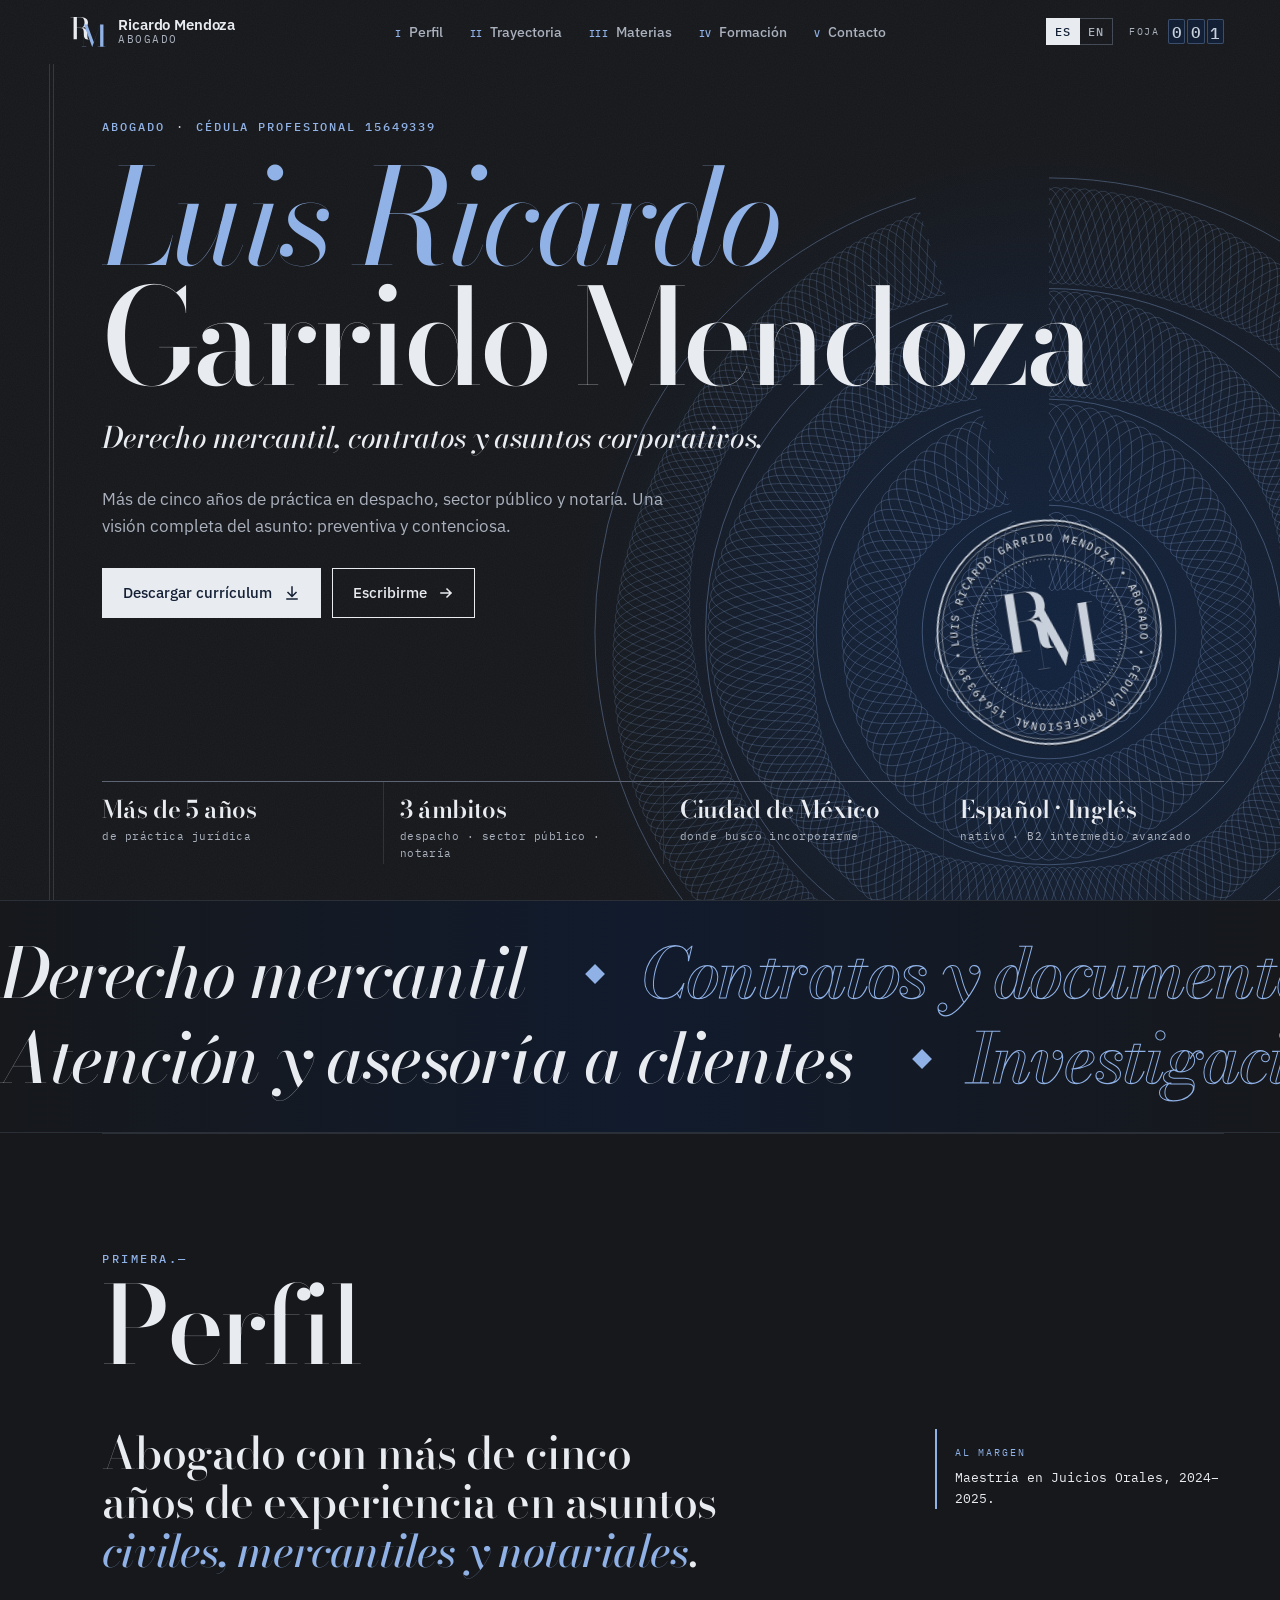
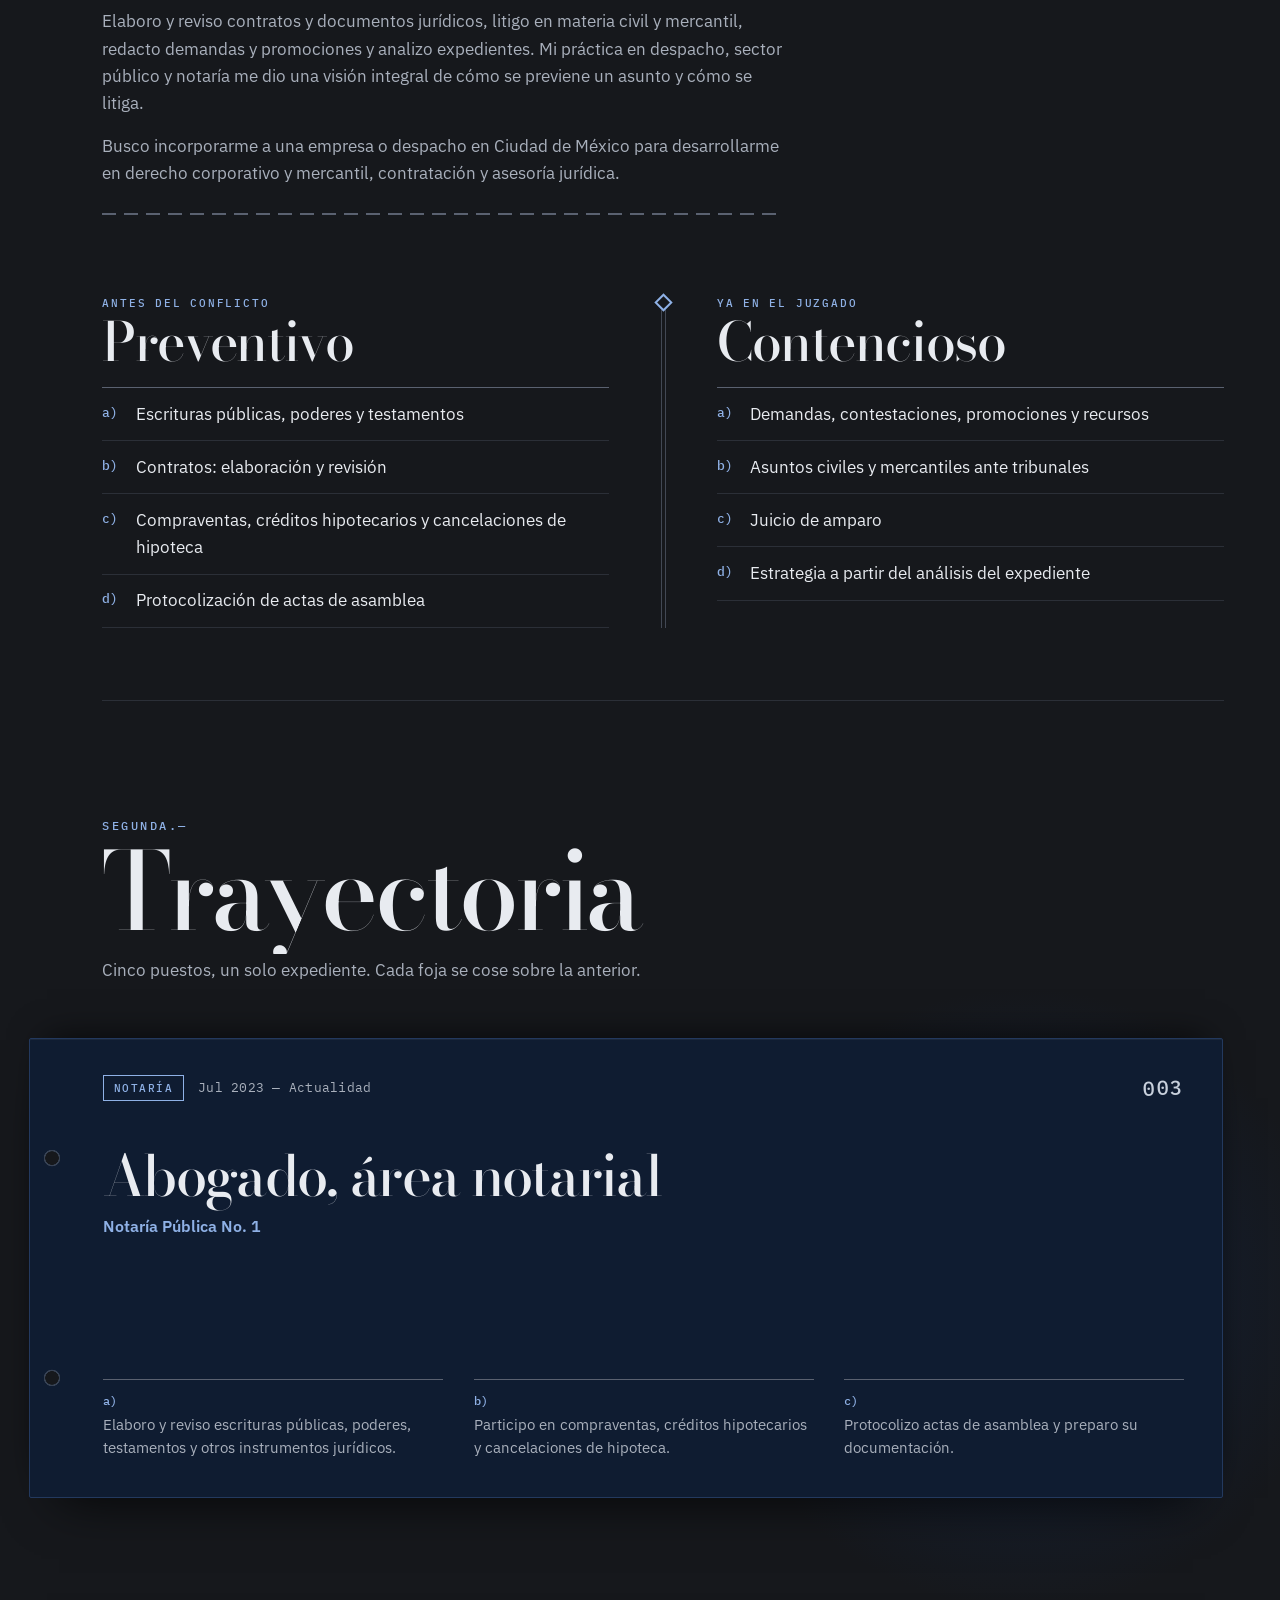
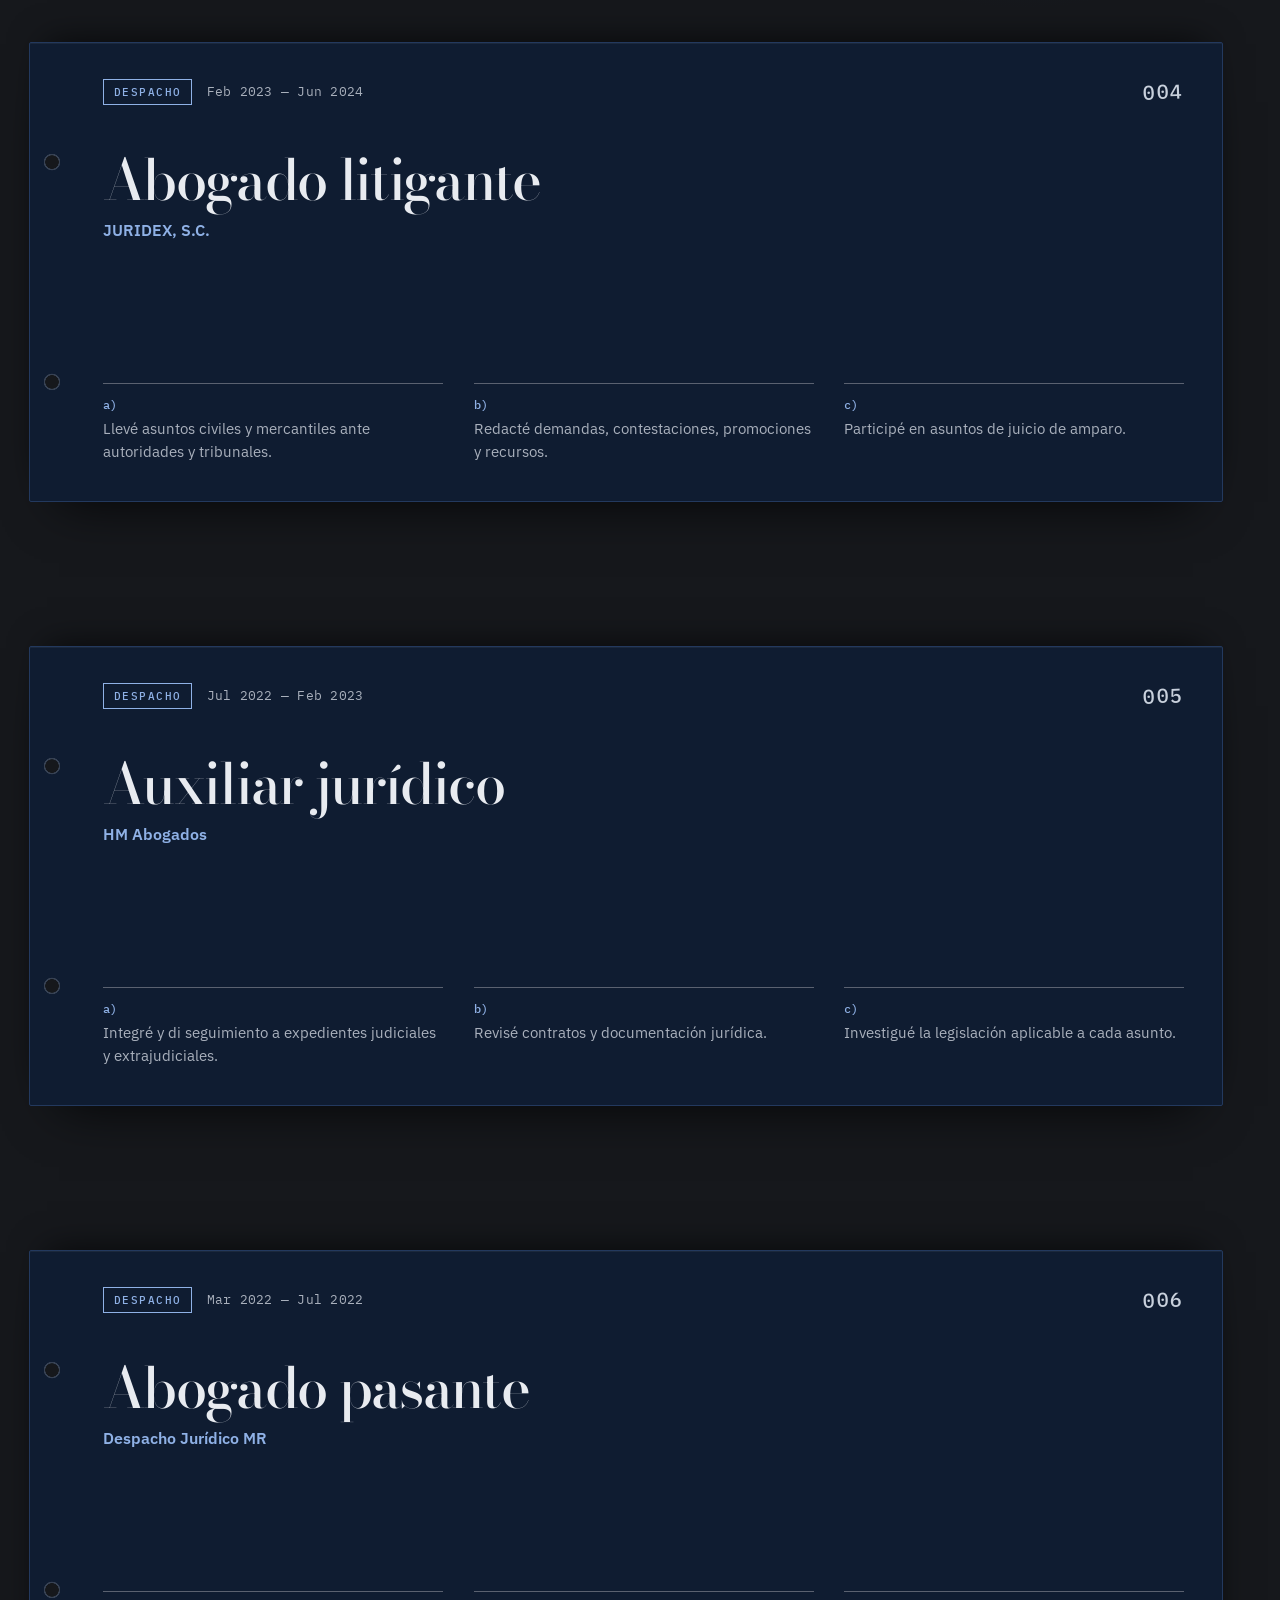
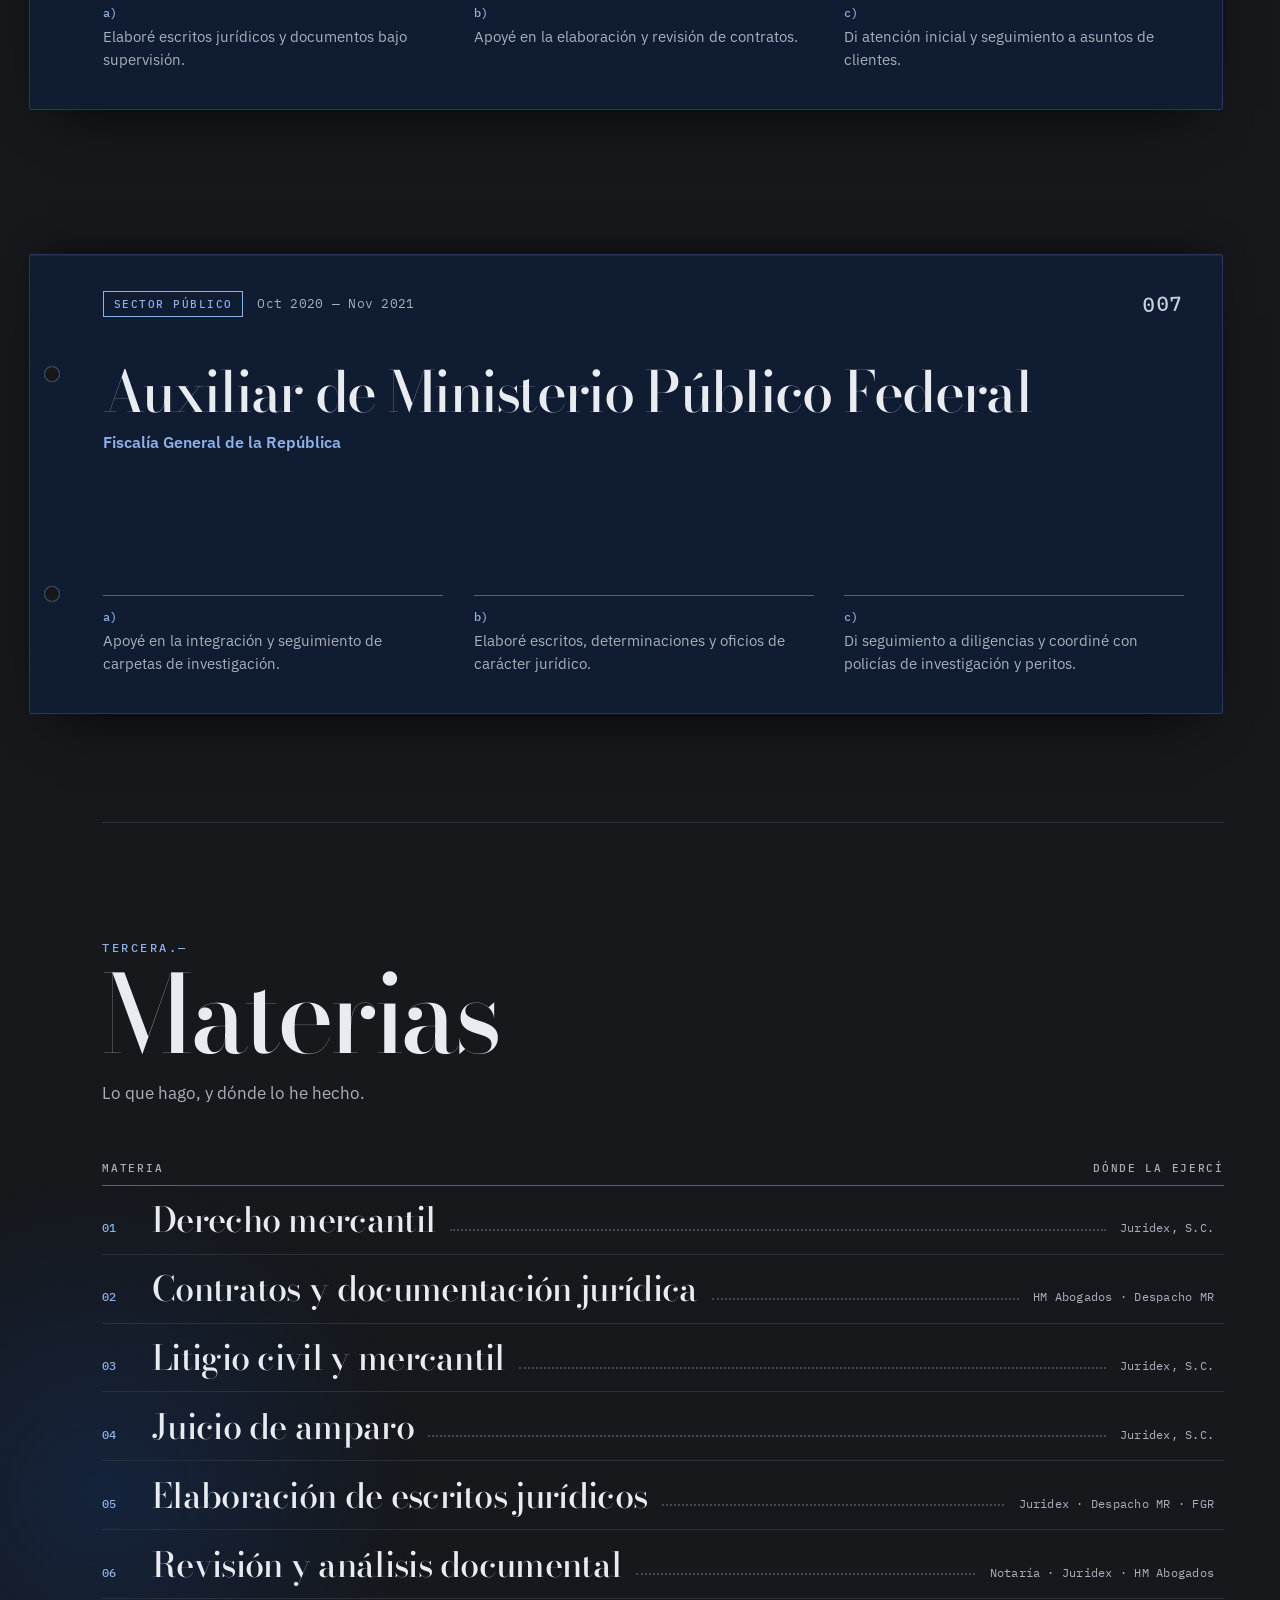
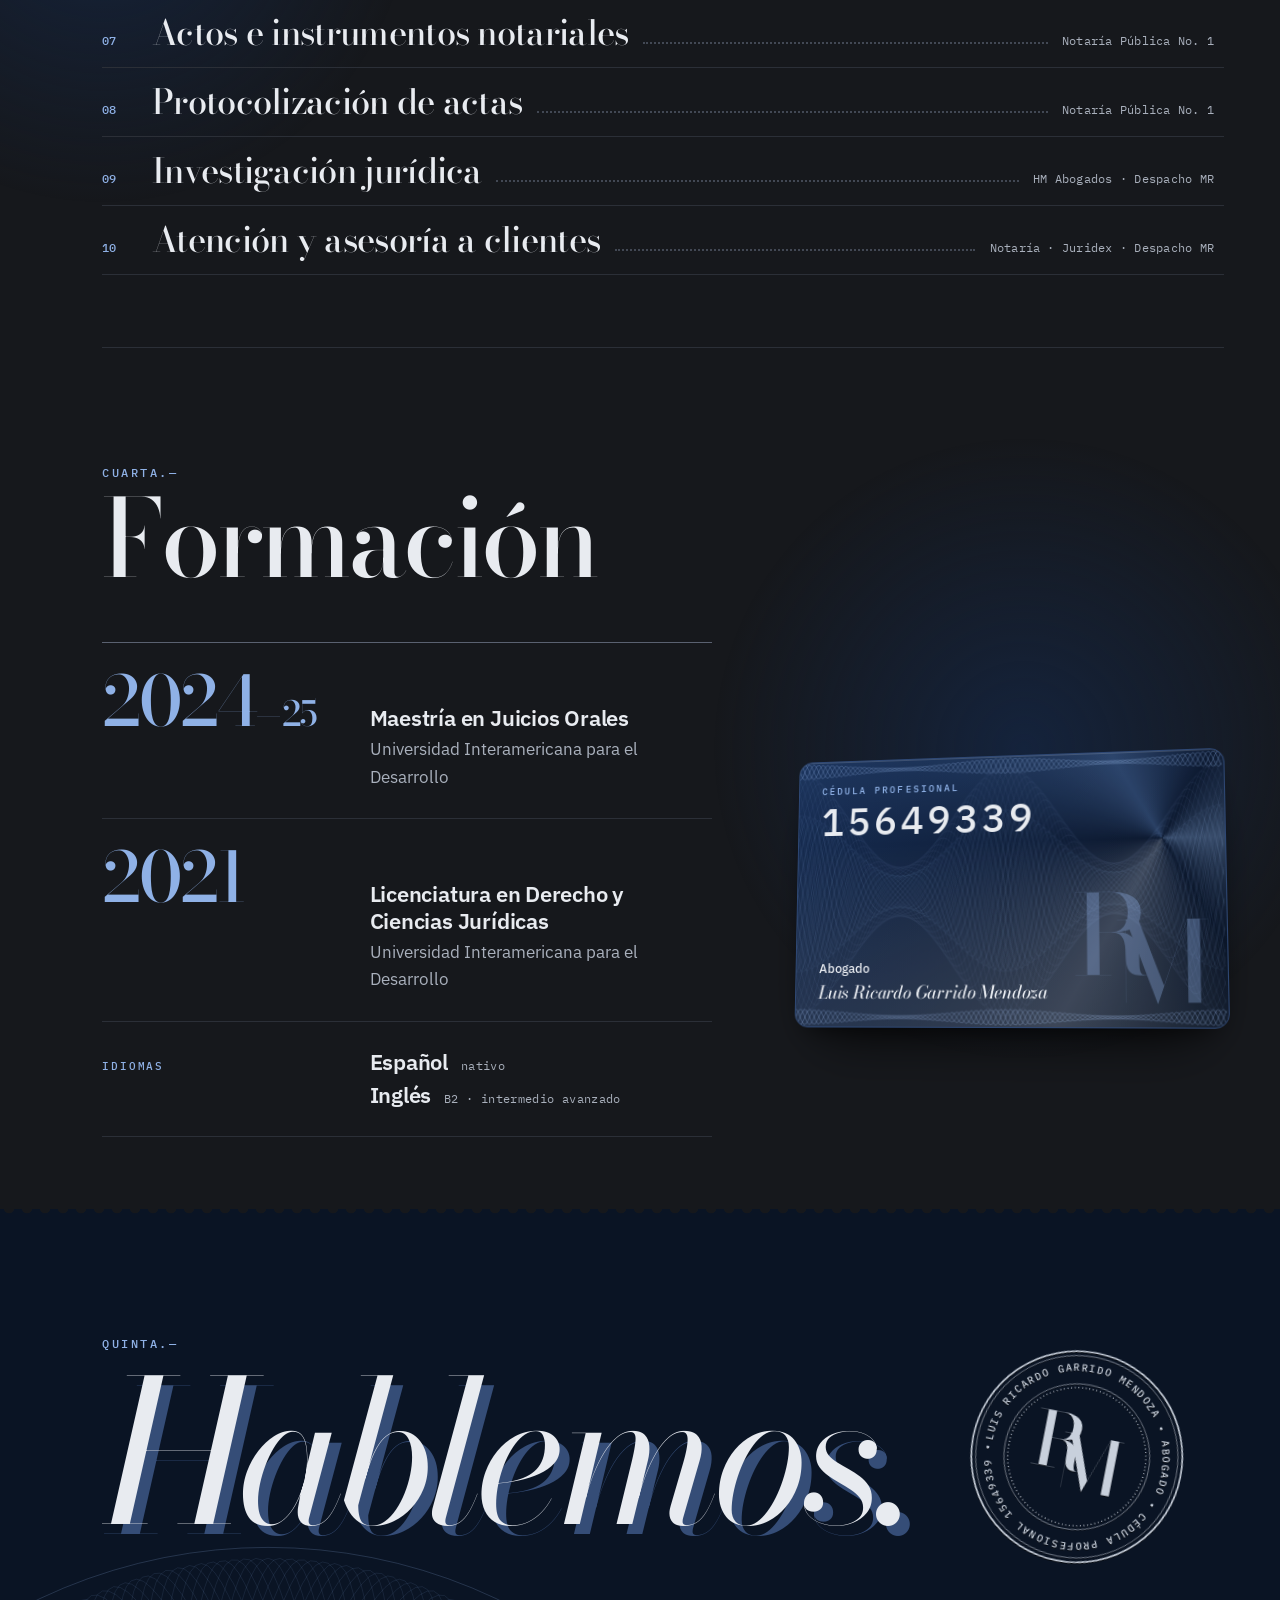
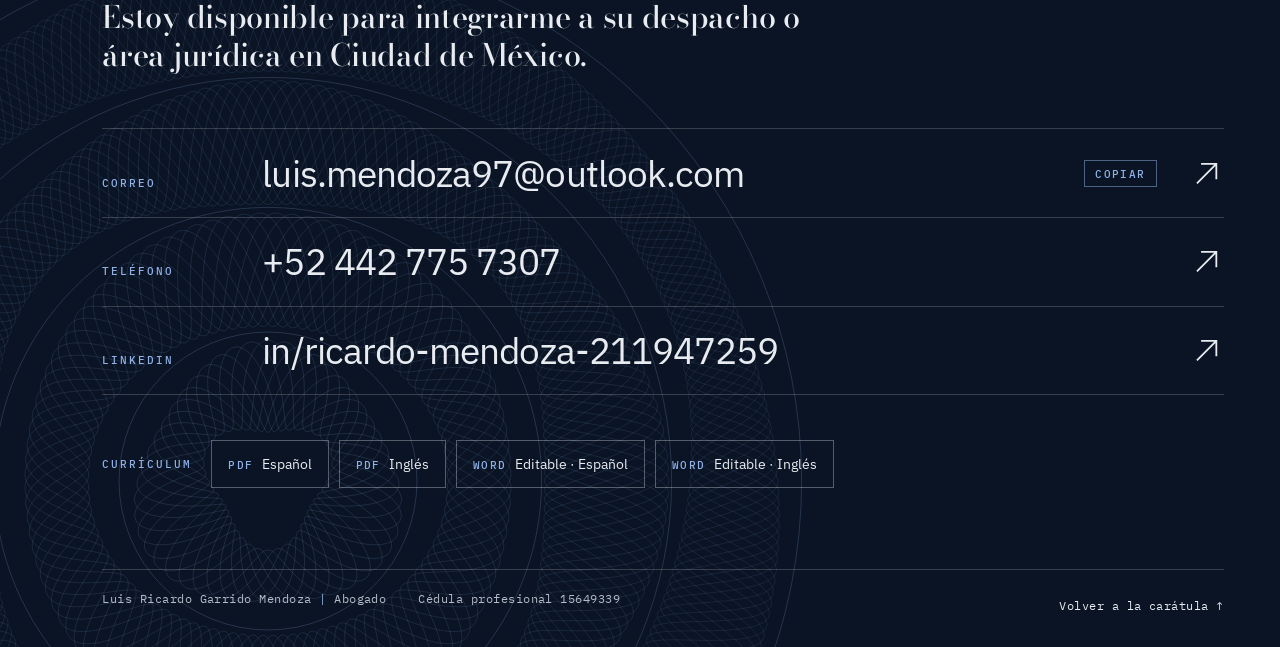
==== commit 1b530363: "Publicar: más movimiento y acabado Co-Authored-By: Claude Fable 5.2 <noreply@anthropic.com> Claude-S" ====
--- a/index.html
+++ b/index.html
@@ -17,7 +17,7 @@
 <link rel="preload" href="fuentes/bodoni-moda.woff2" as="font" type="font/woff2" crossorigin>
 <link rel="preload" href="fuentes/plex-sans.woff2" as="font" type="font/woff2" crossorigin>
 <link rel="stylesheet" href="estilo.css">
-<script>document.documentElement.classList.add('js')</script>
+<script>(function(d){d.classList.add('js');try{if(sessionStorage.getItem('rm-visto'))d.classList.add('sin-telon');else sessionStorage.setItem('rm-visto','1')}catch(e){}})(document.documentElement)</script>
 </head>
 <body>
 
@@ -42,6 +42,14 @@
 </svg>
 
 <a class="salto" href="#contenido" data-en="Skip to content">Saltar al contenido</a>
+
+<!-- Telón de entrada (sólo la primera vez por visita), grano de papel y el foco que sigue al cursor -->
+<div class="telon" aria-hidden="true">
+  <svg viewBox="-60 -330 2570 2180"><path class="tr tr--r" pathLength="1" d="M396.0 768V772H693.2Q789.3 772 855.6 814.8Q921.8 857.6 956.1 937.9Q990.4 1018.1 990.4 1130Q990.4 1241.8 956.1 1324.0Q921.8 1406.2 855.3 1451.1Q788.9 1496 693.2 1496H36.0V1500H707.3Q862.5 1500 978.8 1461.5Q1095.1 1423 1159.6 1341.5Q1224.0 1260 1224.0 1130Q1224.0 1000 1163.6 920.3Q1103.1 840.7 987.7 804.3Q872.4 768 707.2 768ZM36.0 0V4H688.4V0ZM249.6 2V1498H474.0V2ZM1197.2 -11.4Q1106.0 -11.4 1054.8 21.4Q1003.6 54.1 980.0 109.8Q956.5 165.6 950.3 234.9Q944.1 304.2 943.1 378.2Q942.2 452.2 935.6 521.5Q929.1 590.8 905.6 646.6Q882.2 702.4 830.1 735.2Q778.0 768 686.0 768H396.0V772H759.6Q904.8 772 990.1 730.1Q1075.3 688.1 1117.1 619.6Q1158.9 551.1 1172.4 468.7Q1185.9 386.3 1186.3 303.9Q1186.6 221.4 1188.6 152.9Q1190.6 84.4 1209.7 42.5Q1228.8 0.6 1281.8 0.6Q1313.8 0.6 1342.4 7.8Q1371.0 15.1 1392.0 25.1L1394.0 23.1Q1370.0 10.1 1320.0 -0.6Q1269.9 -11.4 1197.2 -11.4Z" transform="translate(0 1250) scale(1 -1)"/><path class="tr tr--m" pathLength="1" d="M748.0 -20 192.0 1500H416.6L860.2 305.0L1284.0 1500H1288.0L751.7 -20ZM194.0 1500V4H349.2V0H45.2V4H190.0V1496H36.0V1500ZM1649.6 1500V1496H1509.6V4H1649.6V0H1125.2V4H1286.0V1500Z" transform="translate(760 1750) scale(1 -1)"/></svg>
+  <span class="telon__linea"></span>
+</div>
+<div class="grano" aria-hidden="true"></div>
+<div class="foco" id="foco" aria-hidden="true"></div>
 
 <!-- El margen del pliego: doble raya roja, hilo de la costura y su nudo -->
 <div class="margen" aria-hidden="true">
@@ -108,6 +116,9 @@
     <li><b data-en="Spanish · English">Español · Inglés</b><span data-en="native · B2 upper-intermediate">nativo · B2 intermedio avanzado</span></li>
   </ul>
 </section>
+
+<!-- La cinta: sus materias corriendo en dos renglones. La llena el motor desde la tabla de Materias. -->
+<div class="cinta" id="cinta" aria-hidden="true"></div>
 
 <!-- ═════════════ PRIMERA · PERFIL ═════════════ -->
 <section class="pliego" id="perfil" data-foja="2">
--- a/estilo.css
+++ b/estilo.css
@@ -408,3 +408,82 @@
   .rv, .rv-ln, .rv-x, .mat, .ent, .nombre .ln__i { clip-path: none !important; transform: none !important; }
   .barra, .margen, .roseta { display: none; }
 }
+
+/* ══════════════ CAPA PREMIUM ══════════════
+   Luis pidió más movimiento y más acabado. Todo lo de aquí es adorno: si se quita este
+   bloque el sitio sigue completo. Sólo transform, clip-path y, en adornos, opacidad. */
+:root { --t0: 0s; }
+.pliego { overflow-x: clip; }
+.telon { display: none; }
+/* grano de papel: quita lo plano del gris. Sin modo de mezcla, para no recomponer en cada scroll. */
+.grano { position: fixed; inset: 0; z-index: 35; pointer-events: none; opacity: .055;
+  background-image: url("data:image/svg+xml,%3Csvg xmlns='http://www.w3.org/2000/svg' width='220' height='220'%3E%3Cfilter id='n'%3E%3CfeTurbulence type='fractalNoise' baseFrequency='.9' numOctaves='2' stitchTiles='stitch'/%3E%3CfeColorMatrix values='0 0 0 0 1 0 0 0 0 1 0 0 0 0 1 0 0 0 .6 0'/%3E%3C/filter%3E%3Crect width='100%25' height='100%25' filter='url(%23n)'/%3E%3C/svg%3E"); }
+/* el foco: una luz suave que sigue al cursor */
+.foco { position: fixed; left: 0; top: 0; z-index: 34; width: 640px; height: 640px; margin: -320px 0 0 -320px; border-radius: 50%; pointer-events: none;
+  background: radial-gradient(circle, rgba(143, 177, 230, .11), rgba(143, 177, 230, 0) 62%); transform: translate3d(var(--fx, -999px), var(--fy, -999px), 0); opacity: 0; transition: opacity .7s; }
+.foco--on { opacity: 1; }
+@media (hover: none) { .foco { display: none; } }
+
+/* la cinta de materias */
+.cinta { position: relative; z-index: 1; overflow: hidden; padding: clamp(1.1rem, 3.6vh, 2.2rem) 0; border-block: 1px solid var(--regla); background: linear-gradient(90deg, var(--papel), #111B2D 50%, var(--papel)); }
+.cinta:empty { display: none; }
+.cinta__fila { display: flex; width: max-content; will-change: transform; }
+.cinta__fila + .cinta__fila { margin-top: .2rem; }
+.cinta span { flex: none; padding-right: .9em; font: italic 500 clamp(1.9rem, 5.4vw, 4.4rem)/1.18 var(--serif); letter-spacing: -.02em; white-space: nowrap; color: var(--tinta); }
+.cinta span:nth-child(4n+3) { color: transparent; -webkit-text-stroke: 1px var(--sello); }
+.cinta i { flex: none; align-self: center; width: .5em; height: .5em; margin-right: 1.4em; font-size: clamp(1rem, 2.2vw, 1.8rem); background: var(--sello); transform: rotate(45deg); }
+
+/* las fojas: una luz que sigue al cursor por dentro */
+.foja::before { content: ""; position: absolute; inset: 0; border-radius: inherit; pointer-events: none; opacity: 0; transition: opacity .45s;
+  background: radial-gradient(460px circle at var(--px, 50%) var(--py, 0%), rgba(143, 177, 230, .16), rgba(143, 177, 230, 0) 62%); }
+.foja:hover::before { opacity: 1; }
+/* resplandores marinos que derivan detrás del contenido */
+.pliego--legajo::after, #formacion::after, #materias::after { content: ""; position: absolute; z-index: -1; left: 54%; top: 8%; width: 52vw; height: 52vw; border-radius: 50%; pointer-events: none;
+  background: radial-gradient(circle, rgba(20, 40, 74, .7), rgba(20, 40, 74, 0) 66%); }
+#materias::after { left: -18%; top: 30%; }
+.boton, .ficha { transition: color .3s, background .3s, border-color .3s, transform .4s var(--sale), translate .45s var(--sale); }
+.boton--lleno::after { content: ""; position: absolute; inset: 0; z-index: -1; background: linear-gradient(105deg, rgba(255,255,255,0) 36%, rgba(143, 177, 230, .55) 50%, rgba(255,255,255,0) 64%); transform: translateX(-130%); }
+.mat__t { transition: transform .5s var(--sale); }
+@media (hover: hover) { .mat:hover .mat__t { transform: translateX(.35rem); } }
+
+@media (prefers-reduced-motion: no-preference) {
+  /* el telón: el monograma se dibuja, y la hoja sube */
+  .js:not(.sin-telon) { --t0: 1.3s; }
+  .js:not(.sin-telon) .telon { display: grid; place-items: center; position: fixed; inset: 0; z-index: 60; background: var(--carbon); animation: telon-sube .95s cubic-bezier(.76, 0, .24, 1) 1.25s forwards; }
+  .telon svg { width: min(36vw, 190px); overflow: visible; }
+  .telon .tr { fill: var(--tinta); stroke: var(--tinta); fill-opacity: 0; stroke-width: 22; stroke-dasharray: 1; stroke-dashoffset: 1; animation: traza 1s ease-in-out .05s forwards, llena .35s ease .85s forwards; }
+  .telon .tr--m { fill: var(--sello); stroke: var(--sello); animation-delay: .2s, .95s; }
+  .telon__linea { position: absolute; left: 50%; bottom: 24%; width: min(44vw, 230px); height: 1px; margin-left: calc(min(44vw, 230px) / -2); background: var(--sello); transform: scaleX(0); transform-origin: left; animation: crece 1.15s cubic-bezier(.6, 0, .2, 1) .05s forwards; }
+  @keyframes telon-sube { to { transform: translateY(-101%); visibility: hidden; } }
+  @keyframes crece { to { transform: scaleX(1); } }
+
+  /* todo lo de la carátula espera a que suba el telón */
+  .js .nombre .ln__i { background: linear-gradient(100deg, currentColor 0 42%, #FFFFFF 50%, currentColor 58% 100%) 100% 0 / 260% 100% no-repeat; -webkit-background-clip: text; background-clip: text; -webkit-text-fill-color: transparent;
+    animation: sube 1.05s var(--sale) calc(var(--t0) + .25s + var(--d, 0s)) forwards, brillo 7.5s ease-in-out calc(var(--t0) + 3s + var(--d, 0s) * 2) infinite; }
+  @keyframes brillo { 0%, 58% { background-position: 100% 0; } 100% { background-position: 0% 0; } }
+  .js .ent--1 { animation-delay: calc(var(--t0) + .15s); } .js .ent--2 { animation-delay: calc(var(--t0) + .75s); } .js .ent--3 { animation-delay: calc(var(--t0) + .9s); }
+  .js .ent--4 { animation-delay: calc(var(--t0) + 1.02s); } .js .ent--5 { animation-delay: calc(var(--t0) + 1.15s); }
+  .js .barra { animation-delay: calc(var(--t0) + .1s); }
+  .js .marca__mono .tr { animation-delay: calc(var(--t0) + .35s), calc(var(--t0) + 1.6s); }
+  .js .marca__mono .tr--m { animation-delay: calc(var(--t0) + .6s), calc(var(--t0) + 1.75s); }
+  .js .sello--caratula { animation-delay: calc(var(--t0) + 1.25s), calc(var(--t0) + 1.59s); }
+  .js .sello--caratula .sello__onda { animation-delay: calc(var(--t0) + 1.57s); }
+
+  .cinta__fila { animation: corre 52s linear infinite; }
+  .cinta__fila + .cinta__fila { animation-direction: reverse; animation-duration: 64s; }
+  .cinta:hover .cinta__fila { animation-play-state: paused; }
+  @keyframes corre { to { transform: translateX(-50%); } }
+
+  .sello__anillo { animation: gira 90s linear infinite; }
+  @keyframes gira { to { rotate: 360deg; } }
+  .cedula-marco { animation: flota 6.5s ease-in-out infinite alternate; }
+  @keyframes flota { from { translate: 0 -7px; } to { translate: 0 7px; } }
+  .pliego--legajo::after, #formacion::after, #materias::after { animation: deriva 24s ease-in-out infinite alternate; }
+  @keyframes deriva { to { transform: translate3d(-16vw, 12vh, 0) scale(1.18); } }
+  .boton--lleno::after { animation: destello 6s ease-in-out calc(var(--t0) + 3s) infinite; }
+  @keyframes destello { 0%, 72% { transform: translateX(-130%); } 100% { transform: translateX(130%); } }
+  /* los títulos de cláusula se deslizan con el scroll; el filete de cada pliego se traza al llegar */
+  .clausula__t { transform: translate3d(calc(var(--par, 0) * 1px), 0, 0); }
+  .js .pliego::before { transform: scaleX(0); transform-origin: left; transition: transform 1.5s var(--sale); }
+  .js .pliego.visto::before { transform: none; }
+}
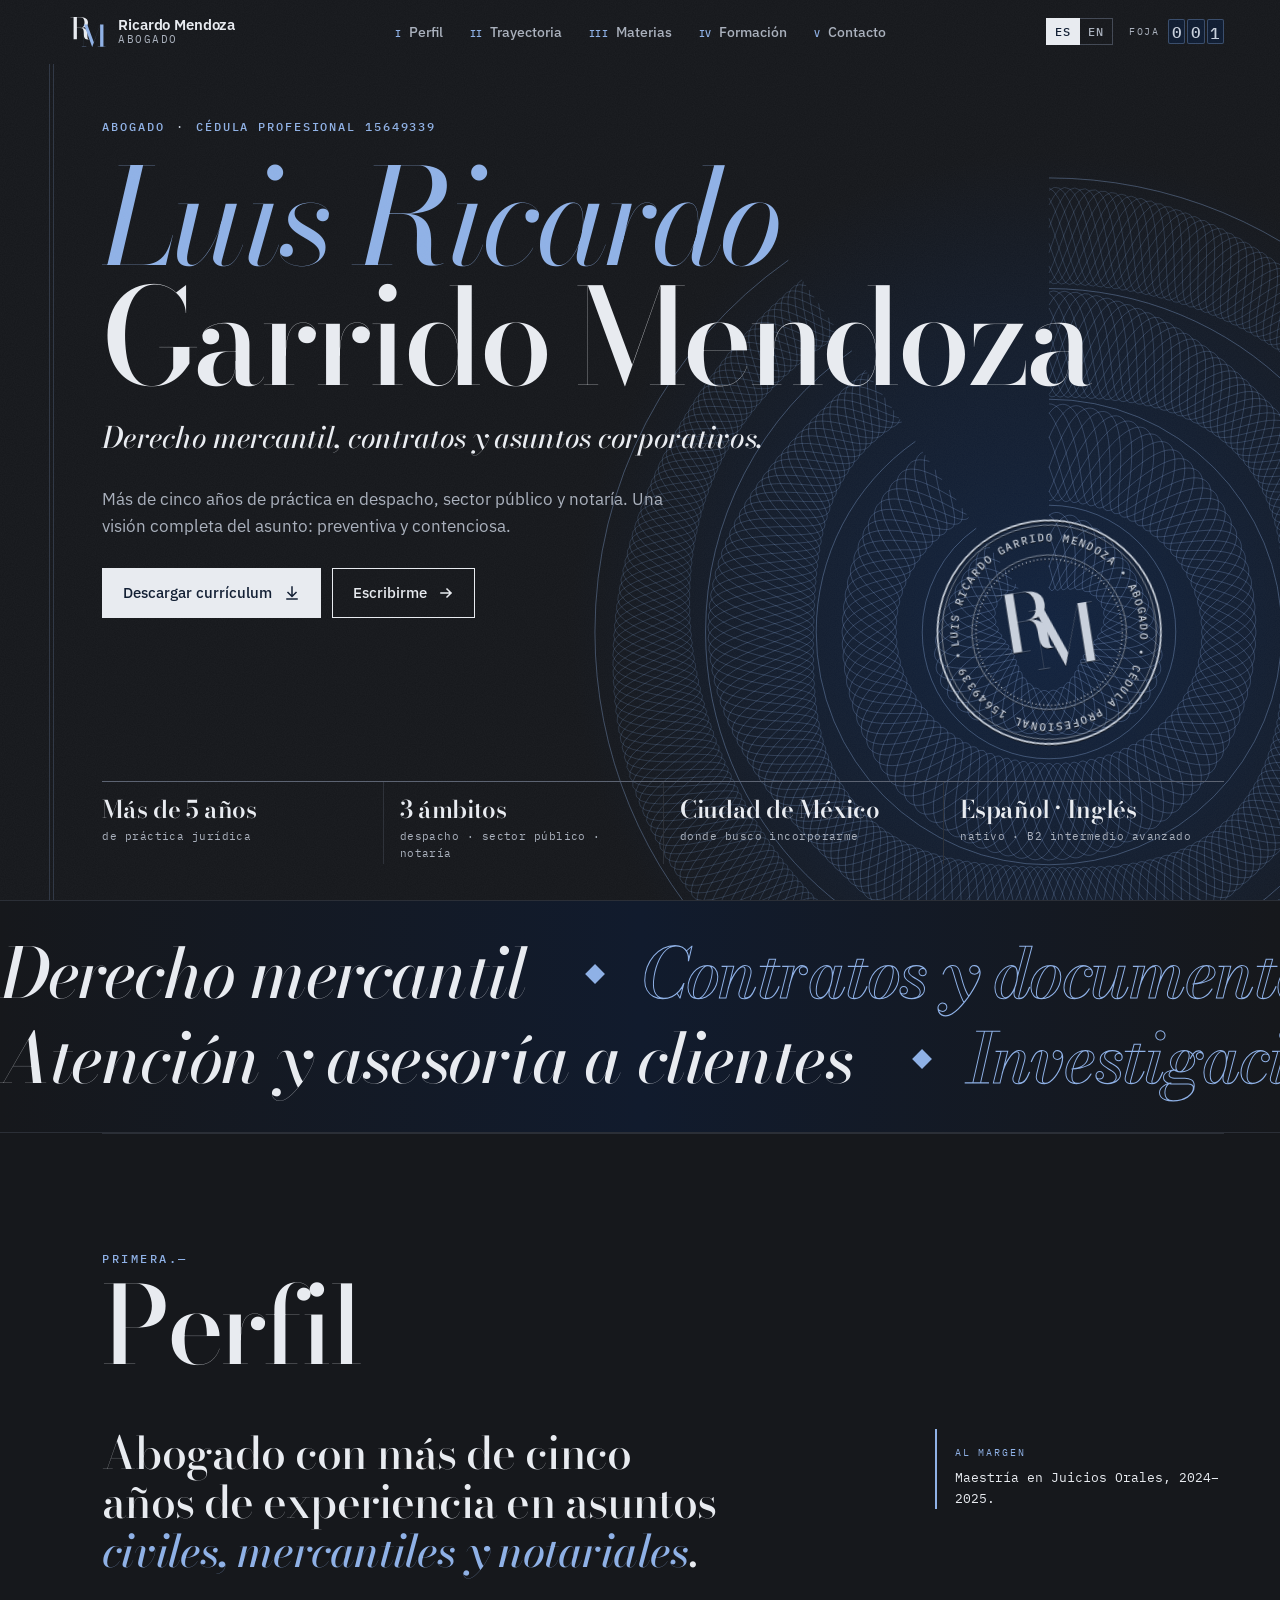
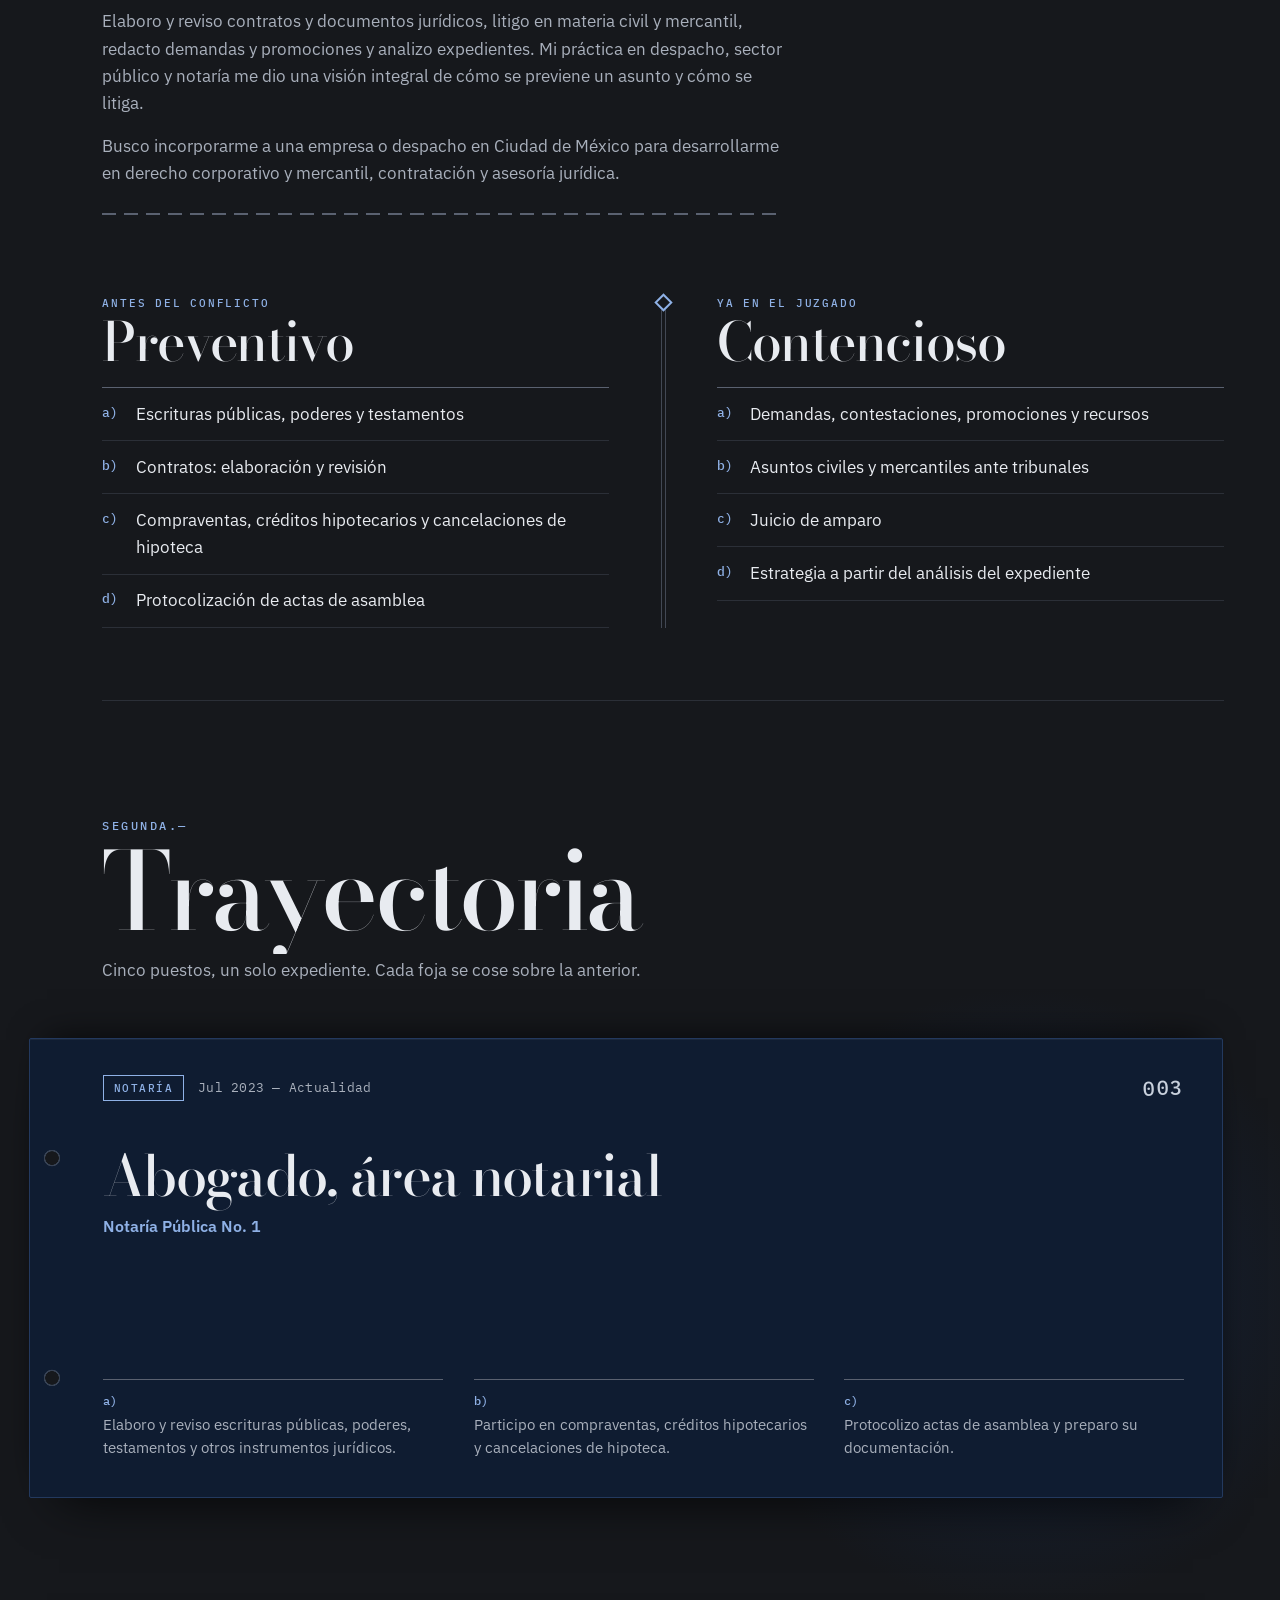
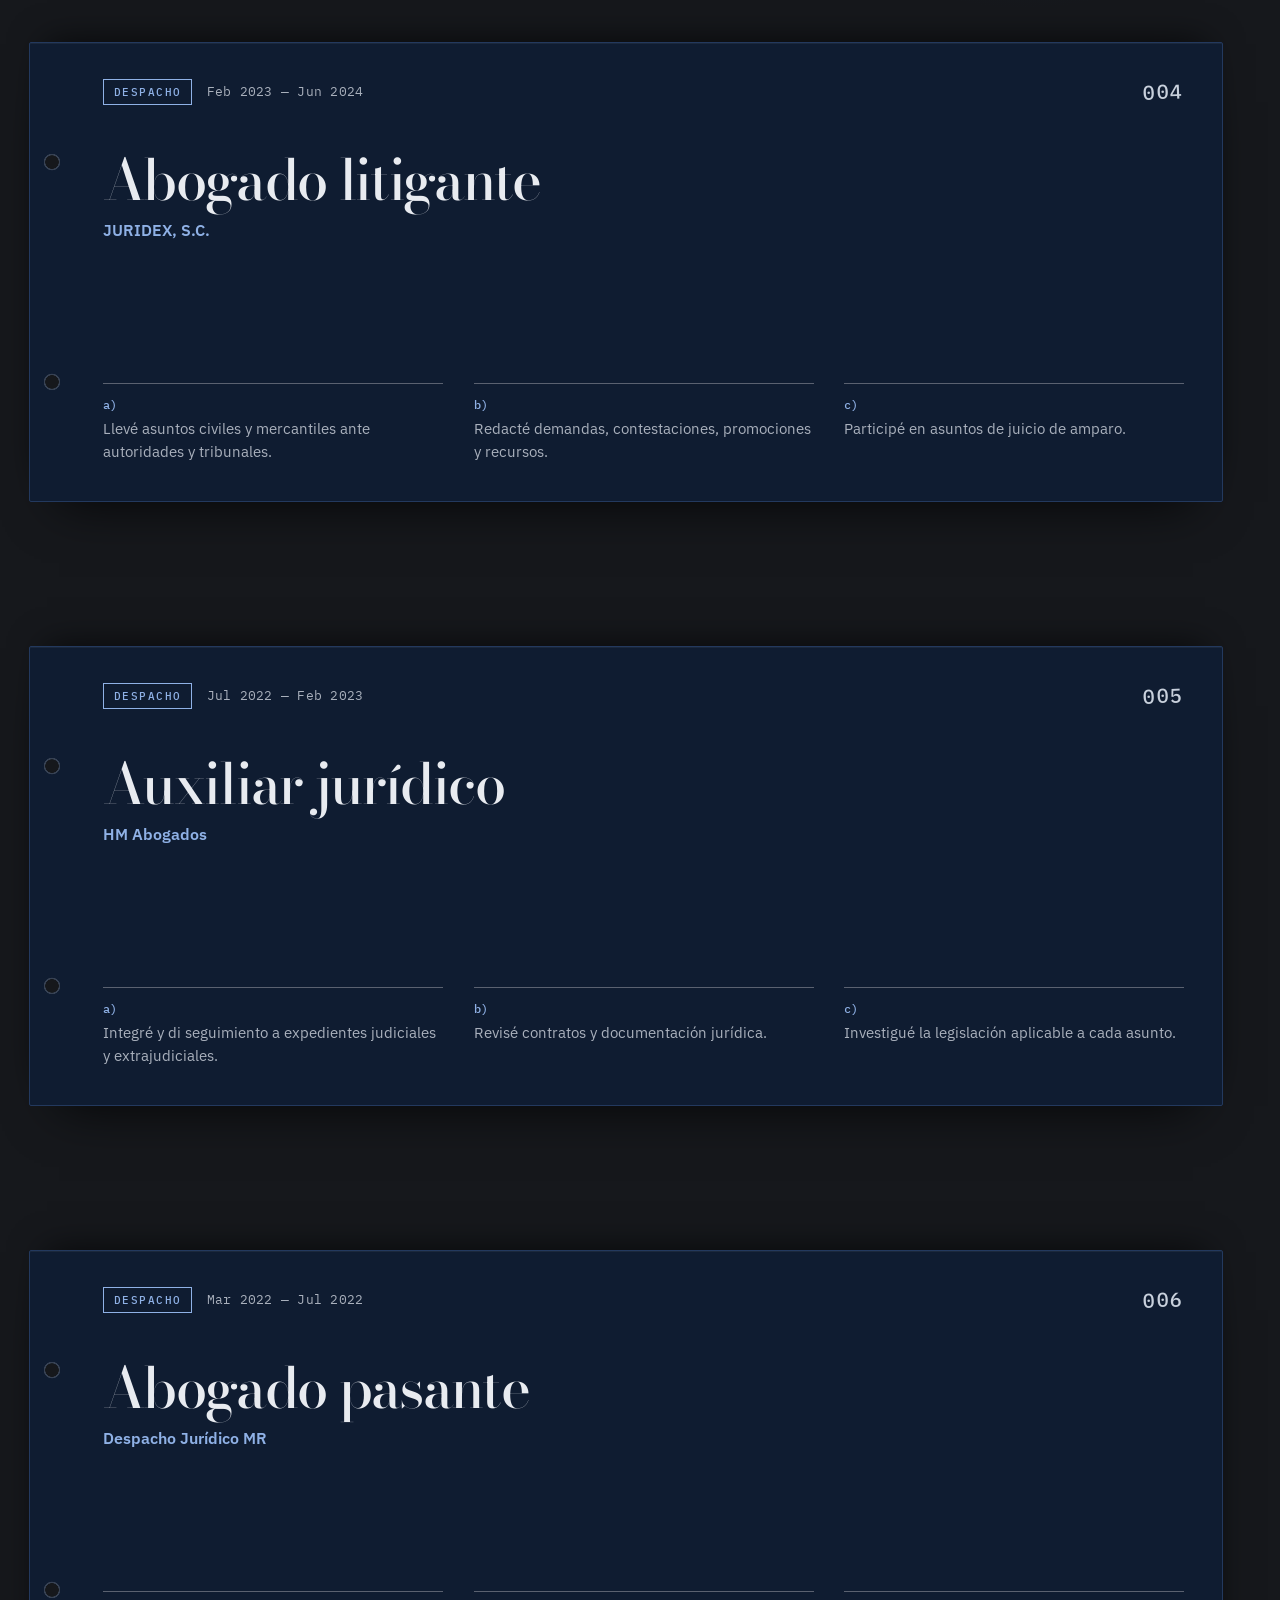
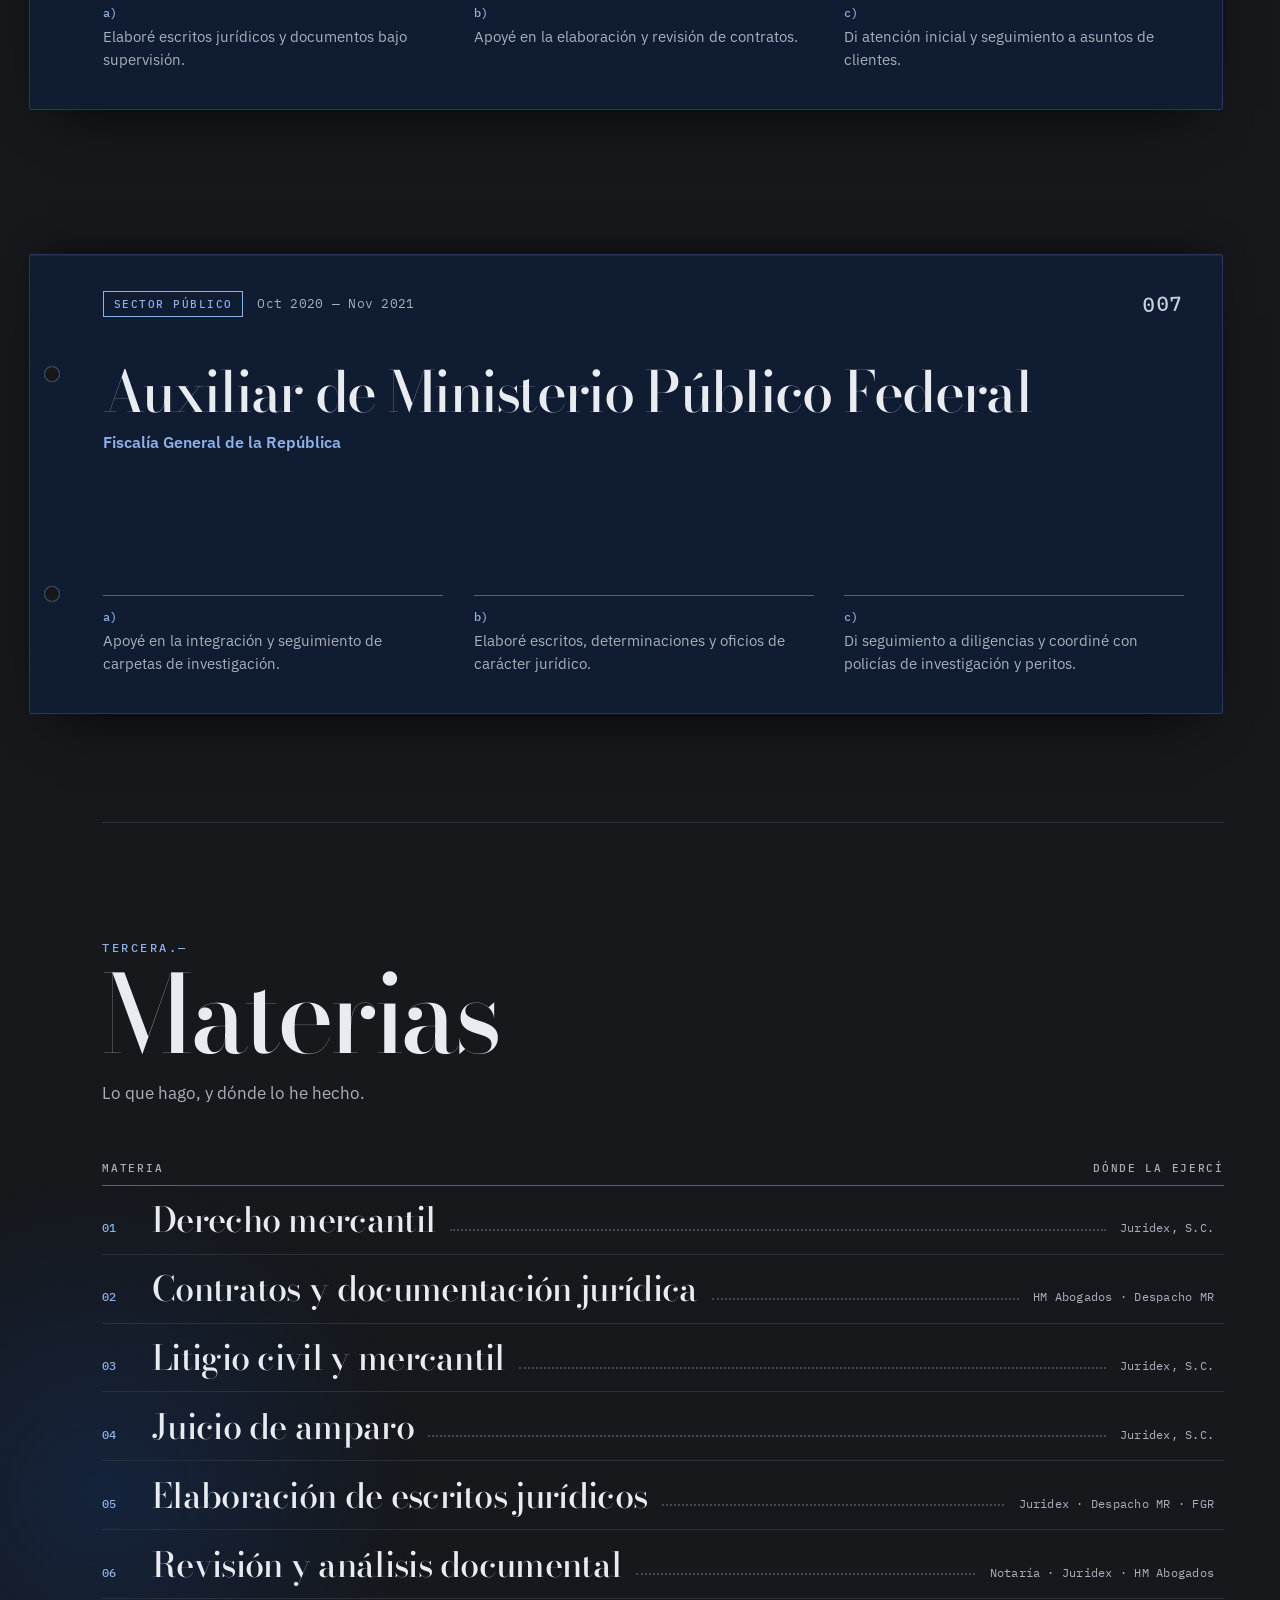
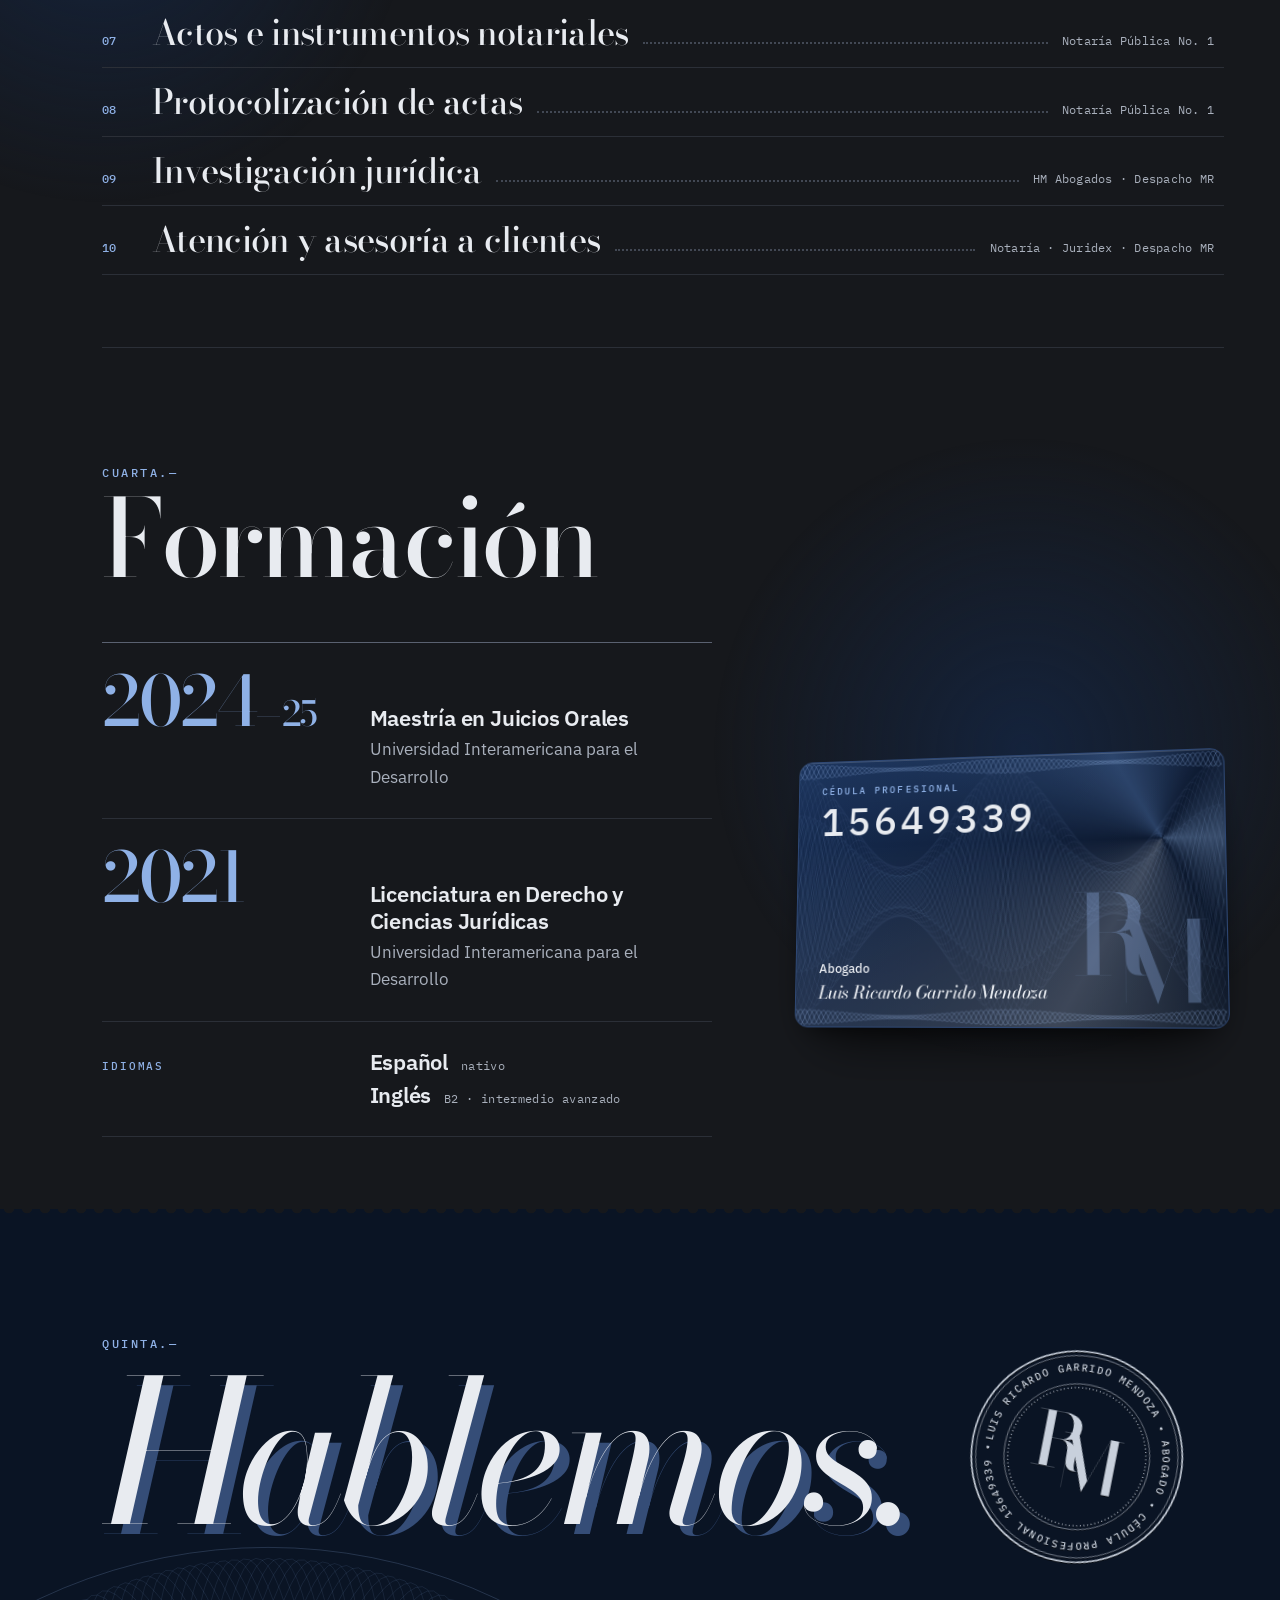
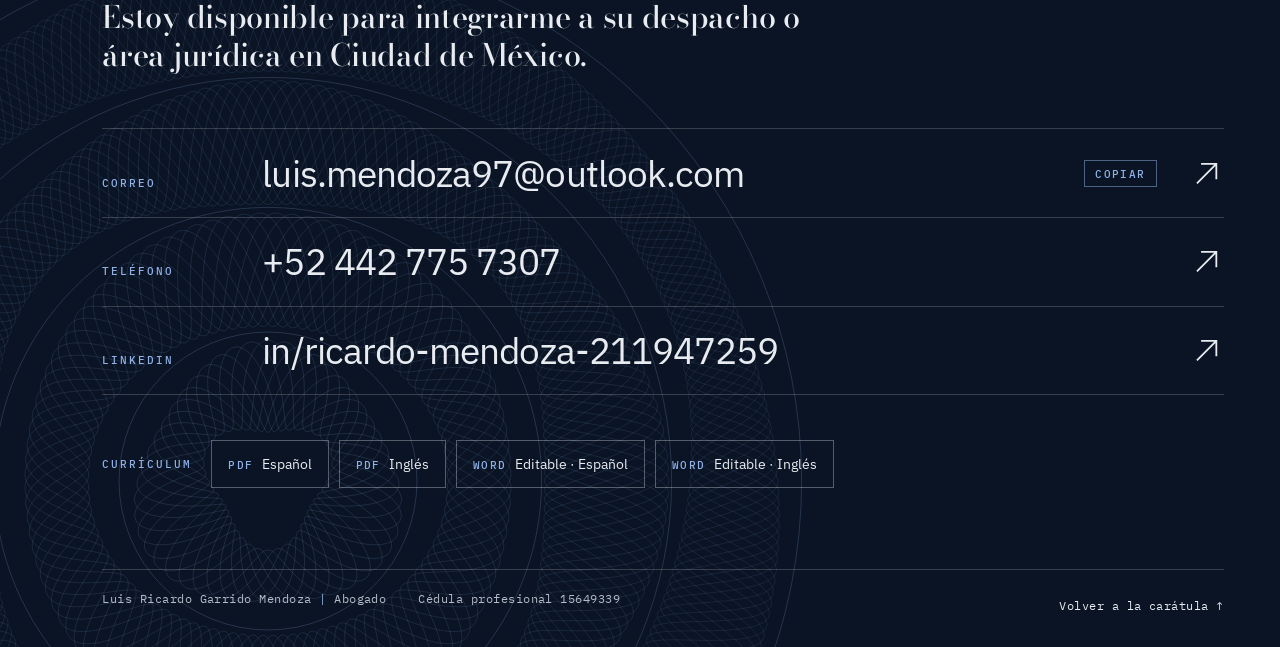
==== commit 4913258b: "Que también se mueva con «reducir movimiento» En la compu de Luis el sitio no se movía y en el teléf" ====
--- a/index.html
+++ b/index.html
@@ -16,7 +16,7 @@
 <link rel="icon" href="favicon.svg" type="image/svg+xml">
 <link rel="preload" href="fuentes/bodoni-moda.woff2" as="font" type="font/woff2" crossorigin>
 <link rel="preload" href="fuentes/plex-sans.woff2" as="font" type="font/woff2" crossorigin>
-<link rel="stylesheet" href="estilo.css">
+<link rel="stylesheet" href="estilo.css?v=53ef3a46">
 <script>(function(d){d.classList.add('js');try{if(sessionStorage.getItem('rm-visto'))d.classList.add('sin-telon');else sessionStorage.setItem('rm-visto','1')}catch(e){}})(document.documentElement)</script>
 </head>
 <body>
@@ -364,6 +364,6 @@
 </section>
 
 </main>
-<script src="motor.js" defer></script>
+<script src="motor.js?v=9d9b1f68" defer></script>
 </body>
 </html>
--- a/estilo.css
+++ b/estilo.css
@@ -309,10 +309,10 @@
 .pie a:hover { color: var(--sello-claro); }
 
 /* ══════════════ MOVIMIENTO ══════════════
-   Todo vive bajo .js y fuera de prefers-reduced-motion: sin script o con
-   movimiento reducido, el contenido se ve entero y quieto, nunca a medias.
+   Todo vive bajo .js: sin script el contenido se ve entero y quieto, nunca a medias.
+   Con «reducir movimiento» también se mueve, pero sin lo que marea (ver el final).
    Sólo transform y clip-path; la opacidad se usa nada más en adornos. */
-@media (prefers-reduced-motion: no-preference) {
+@media screen {
   /* entrada de la carátula */
   .js .nombre .ln__i { transform: translateY(112%) rotate(4deg); transform-origin: 0 100%; animation: sube 1.05s var(--sale) calc(.25s + var(--d, 0s)) forwards; }
   .js .ent { clip-path: inset(0 0 100% 0); transform: translateY(16px); animation: destapa .9s var(--sale) forwards; }
@@ -353,12 +353,6 @@
   .js .mat.visto { clip-path: inset(-2px -2px -2px -100px); transform: none; }
   .js .mat.visto .mat__p { transform: none; }
   .js .cedula:hover { transition-duration: .12s; }
-}
-@media (prefers-reduced-motion: reduce) {
-  html { scroll-behavior: auto; }
-  .frentes__eje span { animation: none; }
-  .rueda__tira { transition: none; }
-  .margen__hilo { clip-path: none; }
 }
 
 /* ══════════════ ANCHOS ══════════════ */
@@ -446,7 +440,7 @@
 .mat__t { transition: transform .5s var(--sale); }
 @media (hover: hover) { .mat:hover .mat__t { transform: translateX(.35rem); } }
 
-@media (prefers-reduced-motion: no-preference) {
+@media screen {
   /* el telón: el monograma se dibuja, y la hoja sube */
   .js:not(.sin-telon) { --t0: 1.3s; }
   .js:not(.sin-telon) .telon { display: grid; place-items: center; position: fixed; inset: 0; z-index: 60; background: var(--carbon); animation: telon-sube .95s cubic-bezier(.76, 0, .24, 1) 1.25s forwards; }
@@ -487,3 +481,24 @@
   .js .pliego::before { transform: scaleX(0); transform-origin: left; transition: transform 1.5s var(--sale); }
   .js .pliego.visto::before { transform: none; }
 }
+
+/* ══════════════ MOVIMIENTO REDUCIDO ══════════════
+   Antes, con «reducir movimiento» el sitio se quedaba quieto del todo. Lo tiene encendido
+   mucha compu sin que su dueño lo sepa (Windows con «Efectos de animación» apagado o en
+   «mejor rendimiento»), y así le pasó a Luis: en el teléfono se movía y en la compu no.
+   Reducir no es quitar: se queda lo que destapa y lo que cambia de luz, y se va lo que
+   marea — vuelos grandes, sacudidas, paralaje y desplazamientos rápidos. */
+@media (prefers-reduced-motion: reduce) {
+  html { scroll-behavior: auto; }
+  .js:not(.sin-telon) .telon { animation-name: telon-funde; animation-duration: .7s; }
+  @keyframes telon-funde { to { opacity: 0; visibility: hidden; } }
+  .js .sello--caratula { animation-name: asienta, none; animation-duration: .6s, .5s; }
+  .js .sello--cierre.visto { animation-name: asienta2, none; animation-duration: .6s, .5s; }
+  @keyframes asienta { from { visibility: visible; opacity: 0; transform: rotate(-9deg) scale(1.1); } to { visibility: visible; opacity: 1; transform: rotate(-9deg) scale(1); } }
+  @keyframes asienta2 { from { visibility: visible; opacity: 0; transform: rotate(11deg) scale(1.1); } to { visibility: visible; opacity: 1; transform: rotate(11deg) scale(1); } }
+  .js .caratula--golpe .caratula__texto { animation: none; }
+  .cinta__fila { animation-duration: 104s; }
+  .cinta__fila + .cinta__fila { animation-duration: 128s; }
+  .pliego--legajo::after, #formacion::after, #materias::after { animation-duration: 48s; }
+  .clausula__t { transform: none; }
+}
